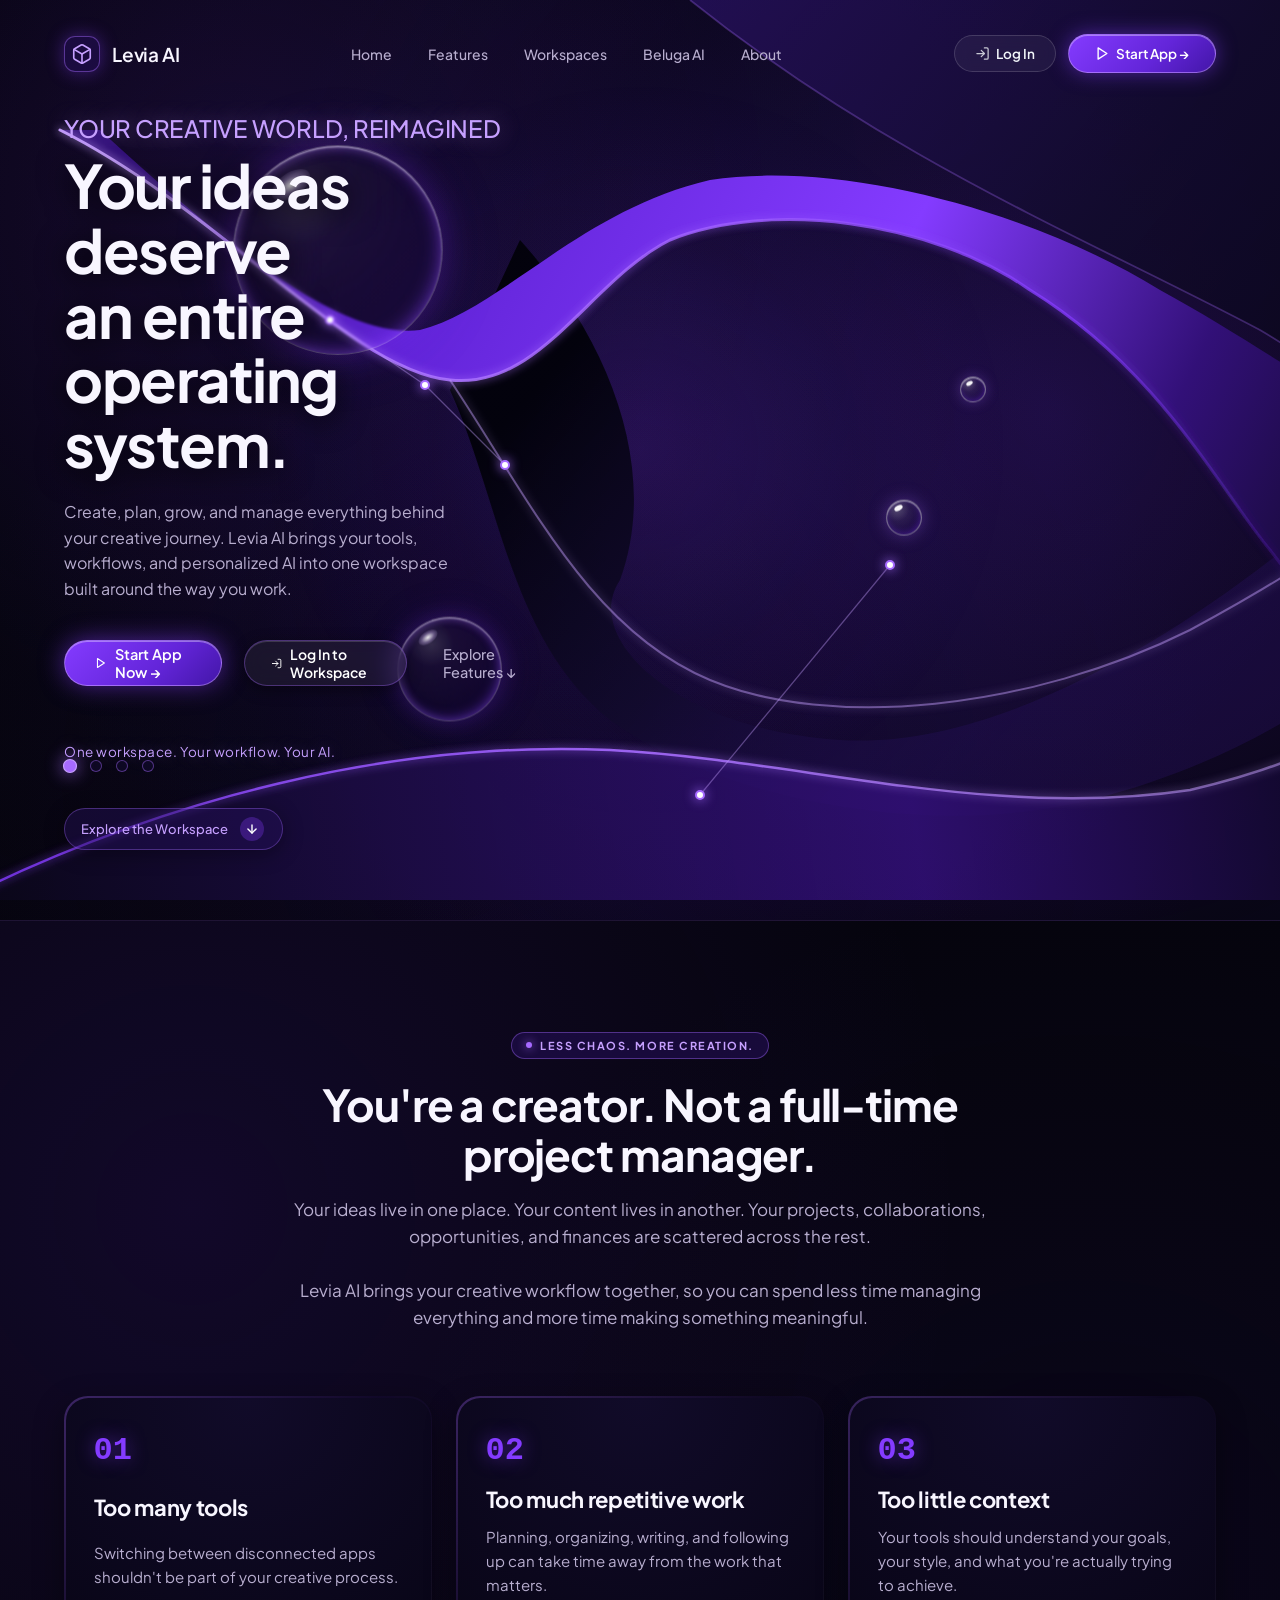
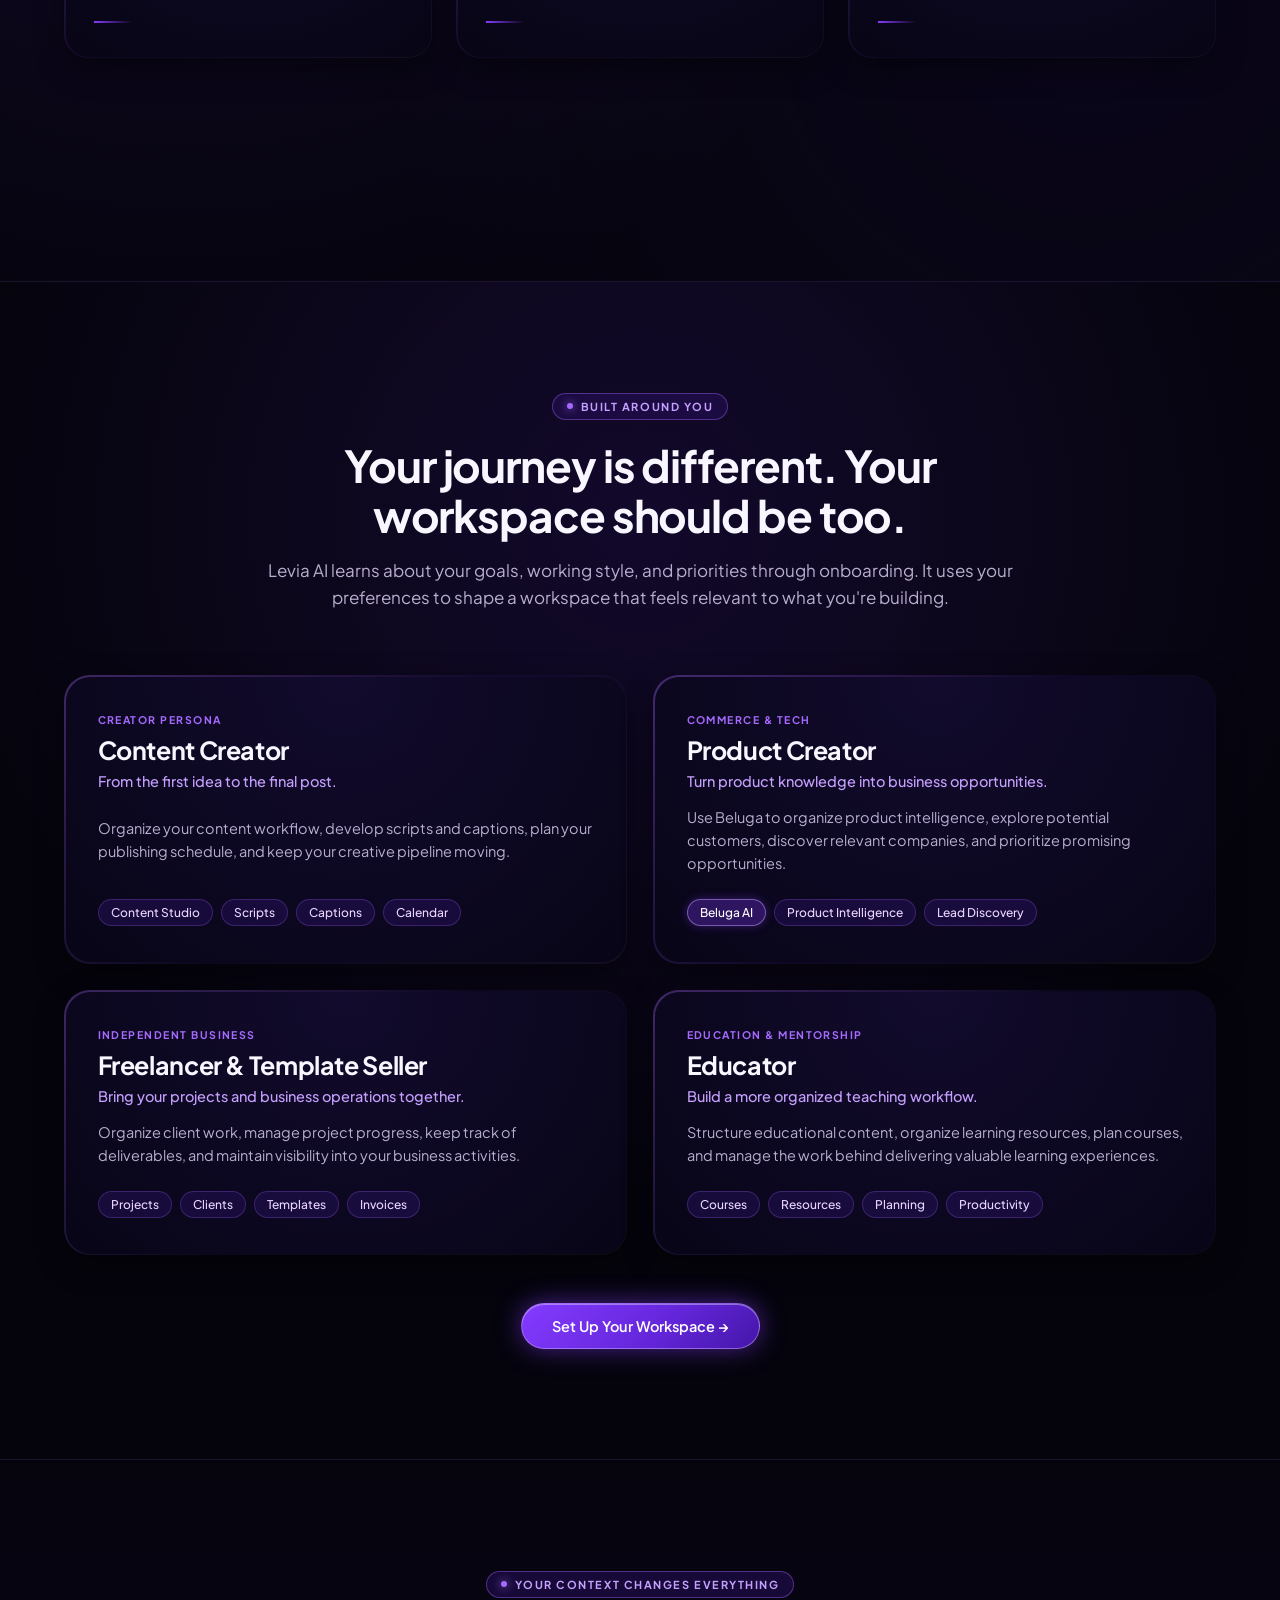
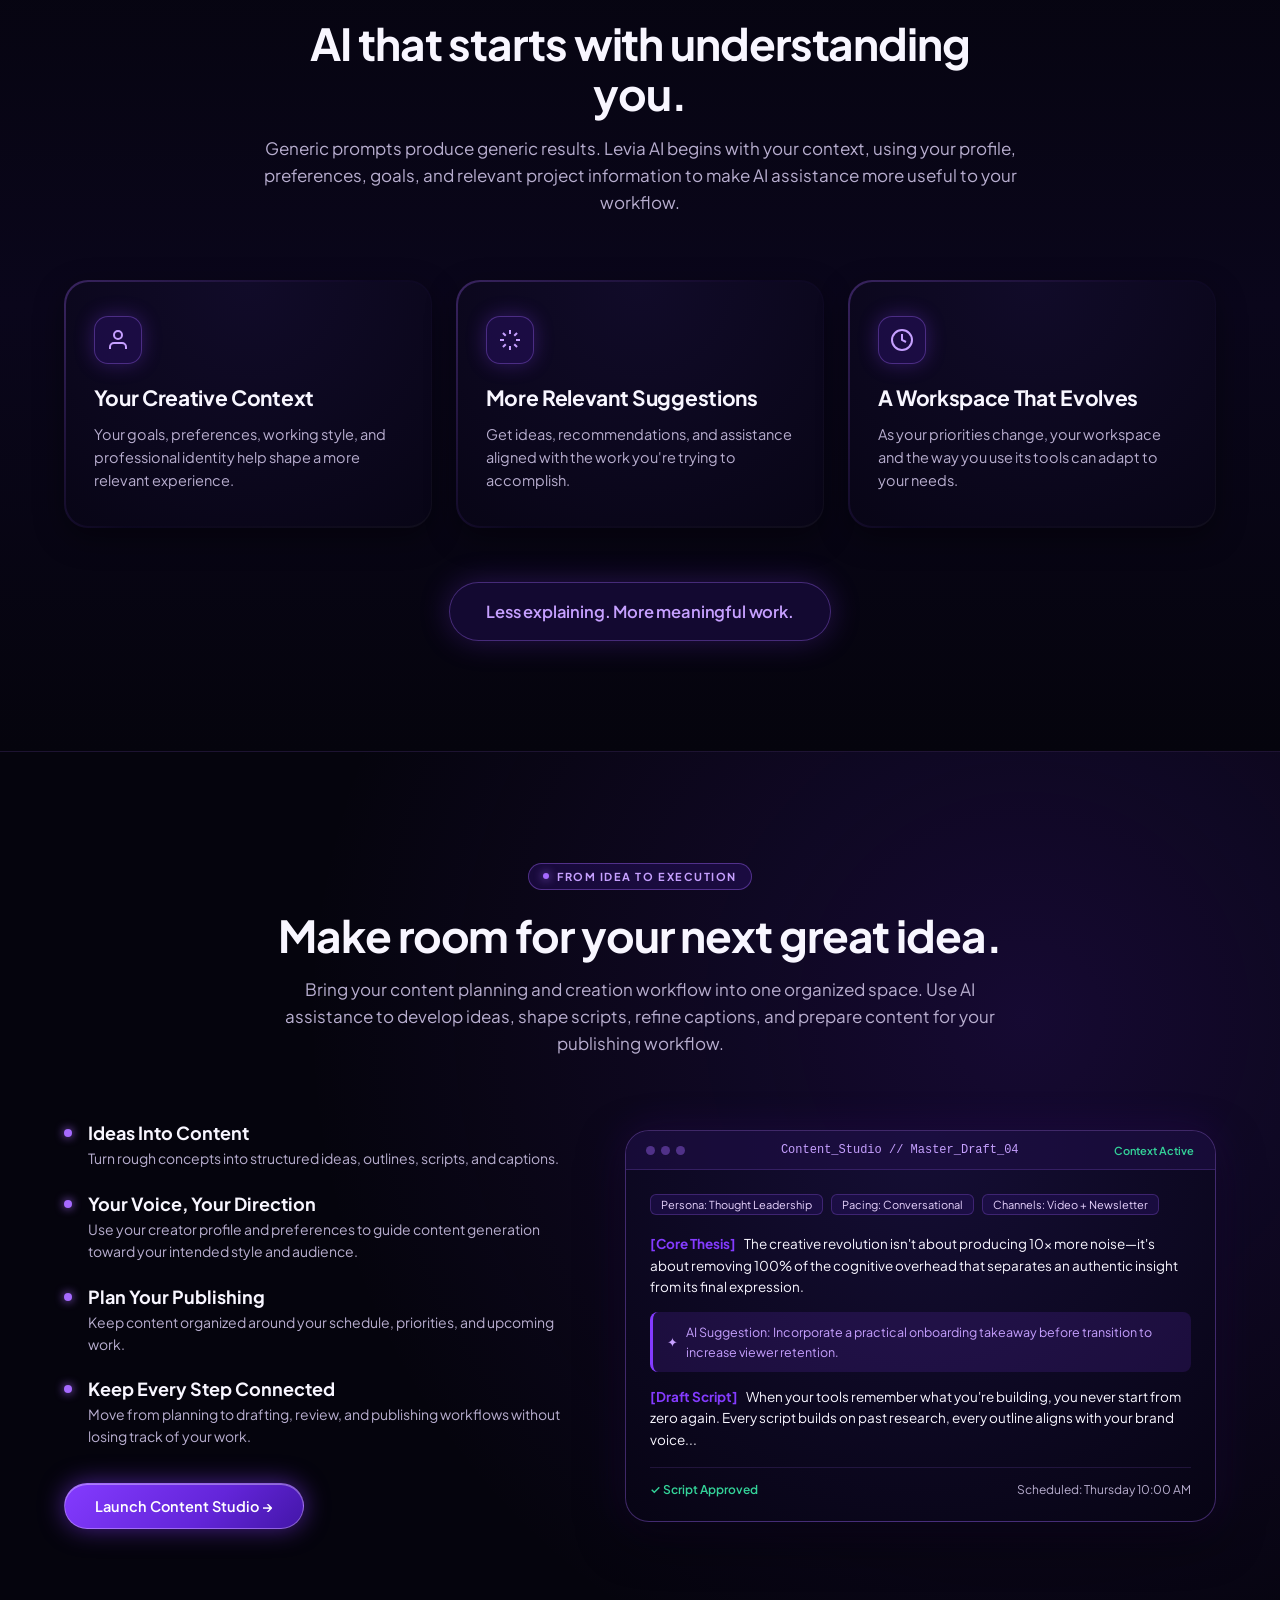
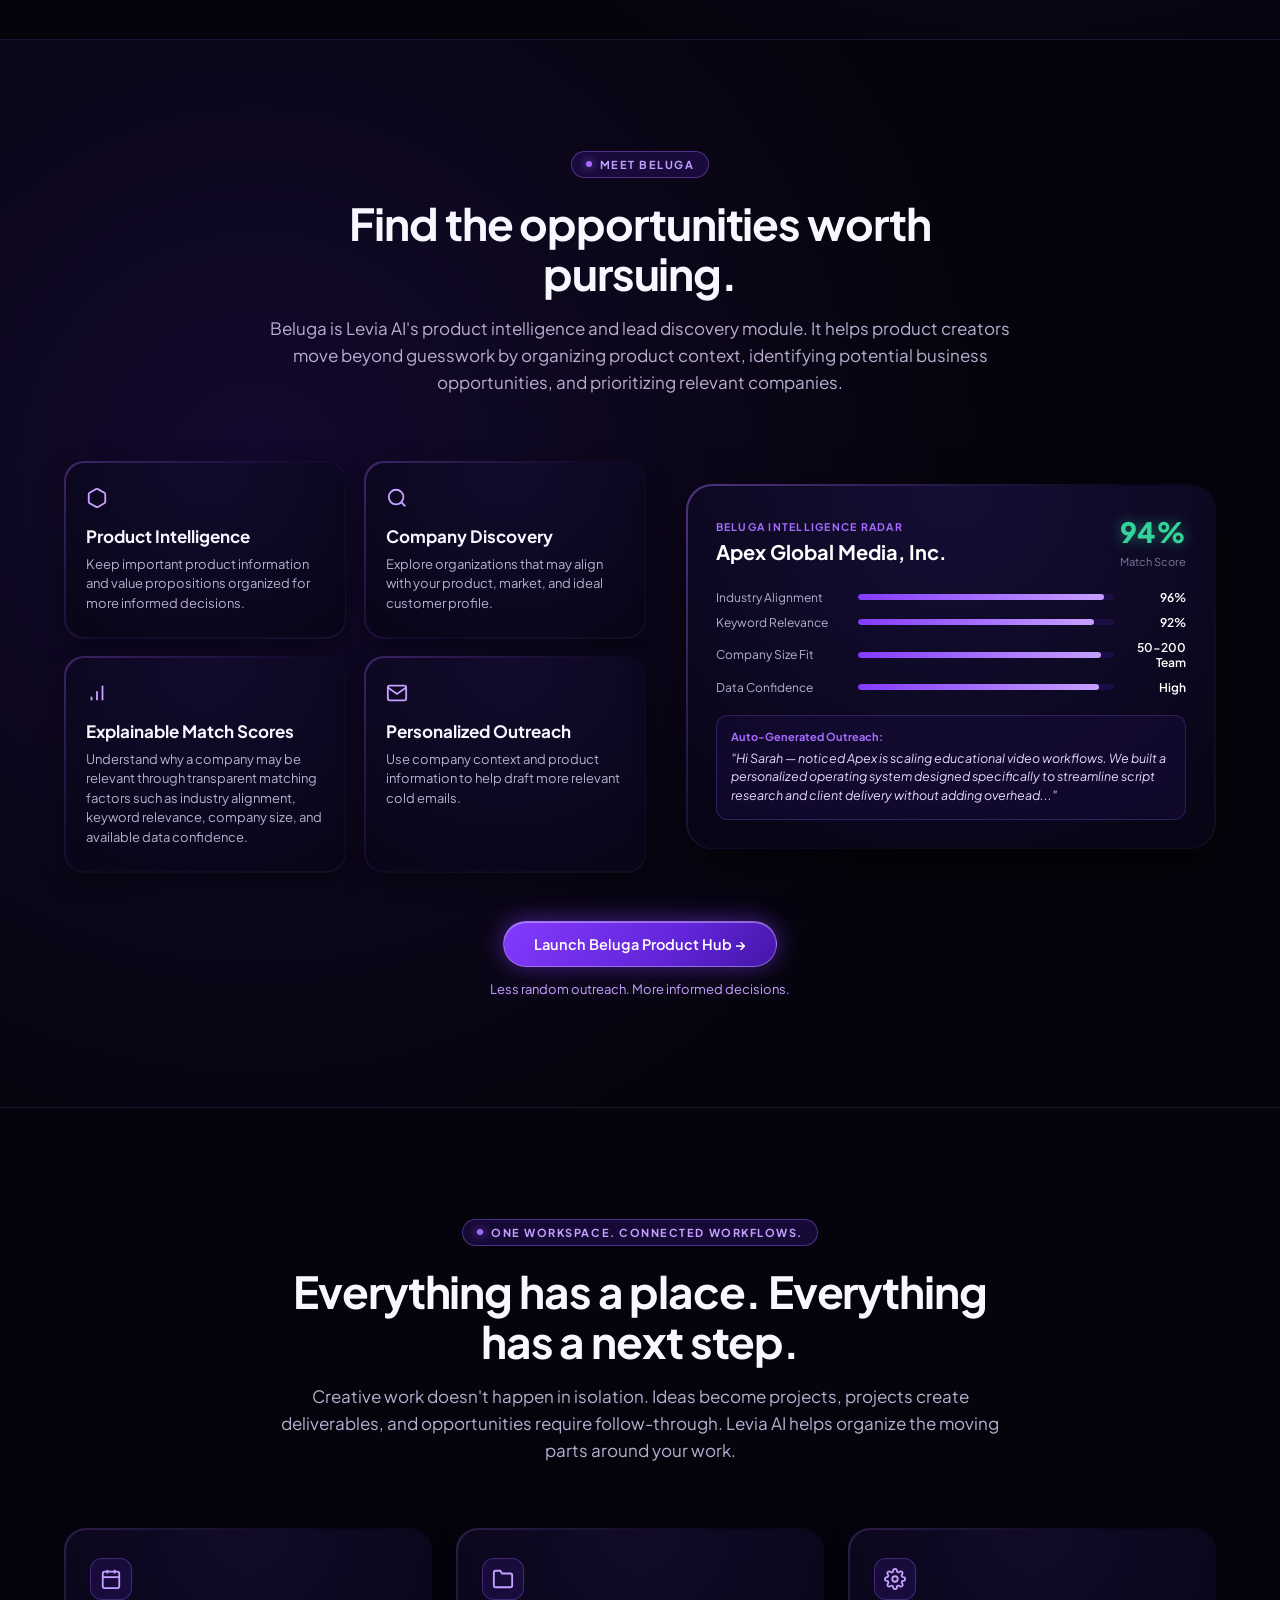
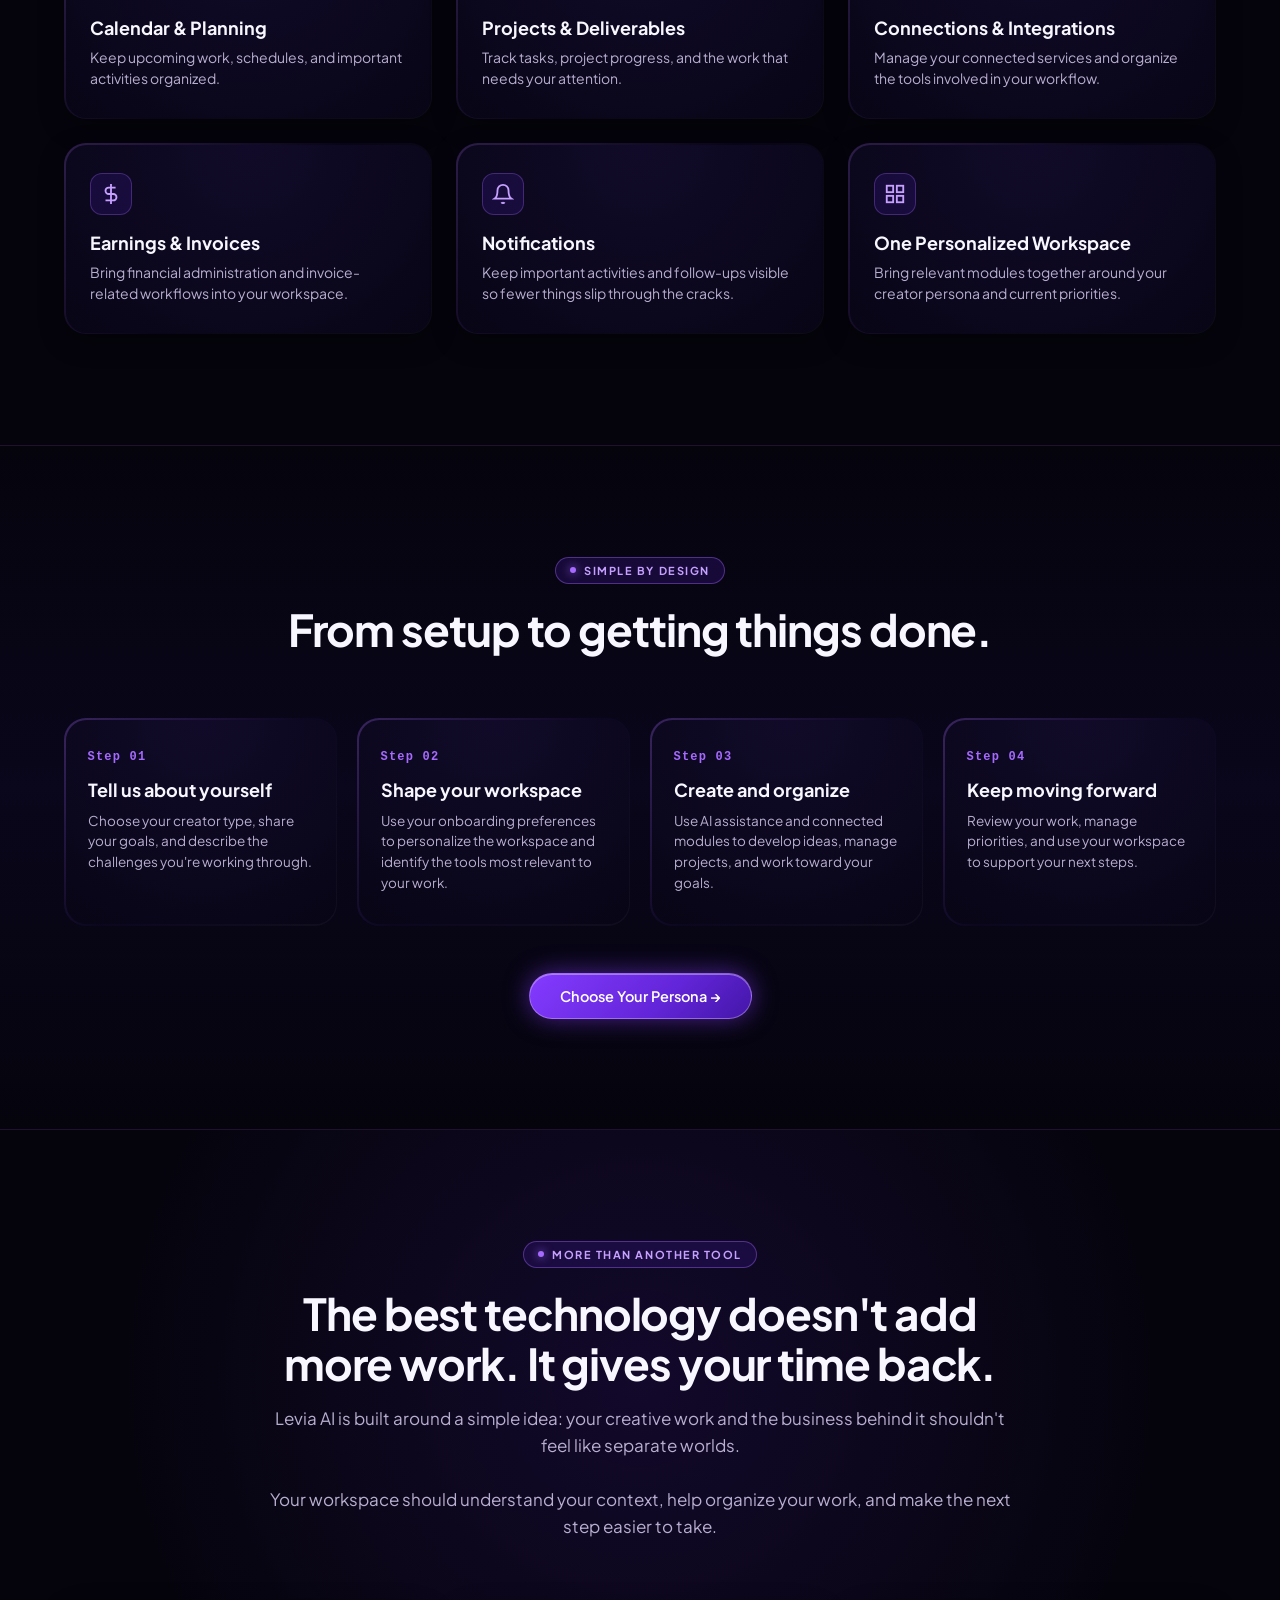
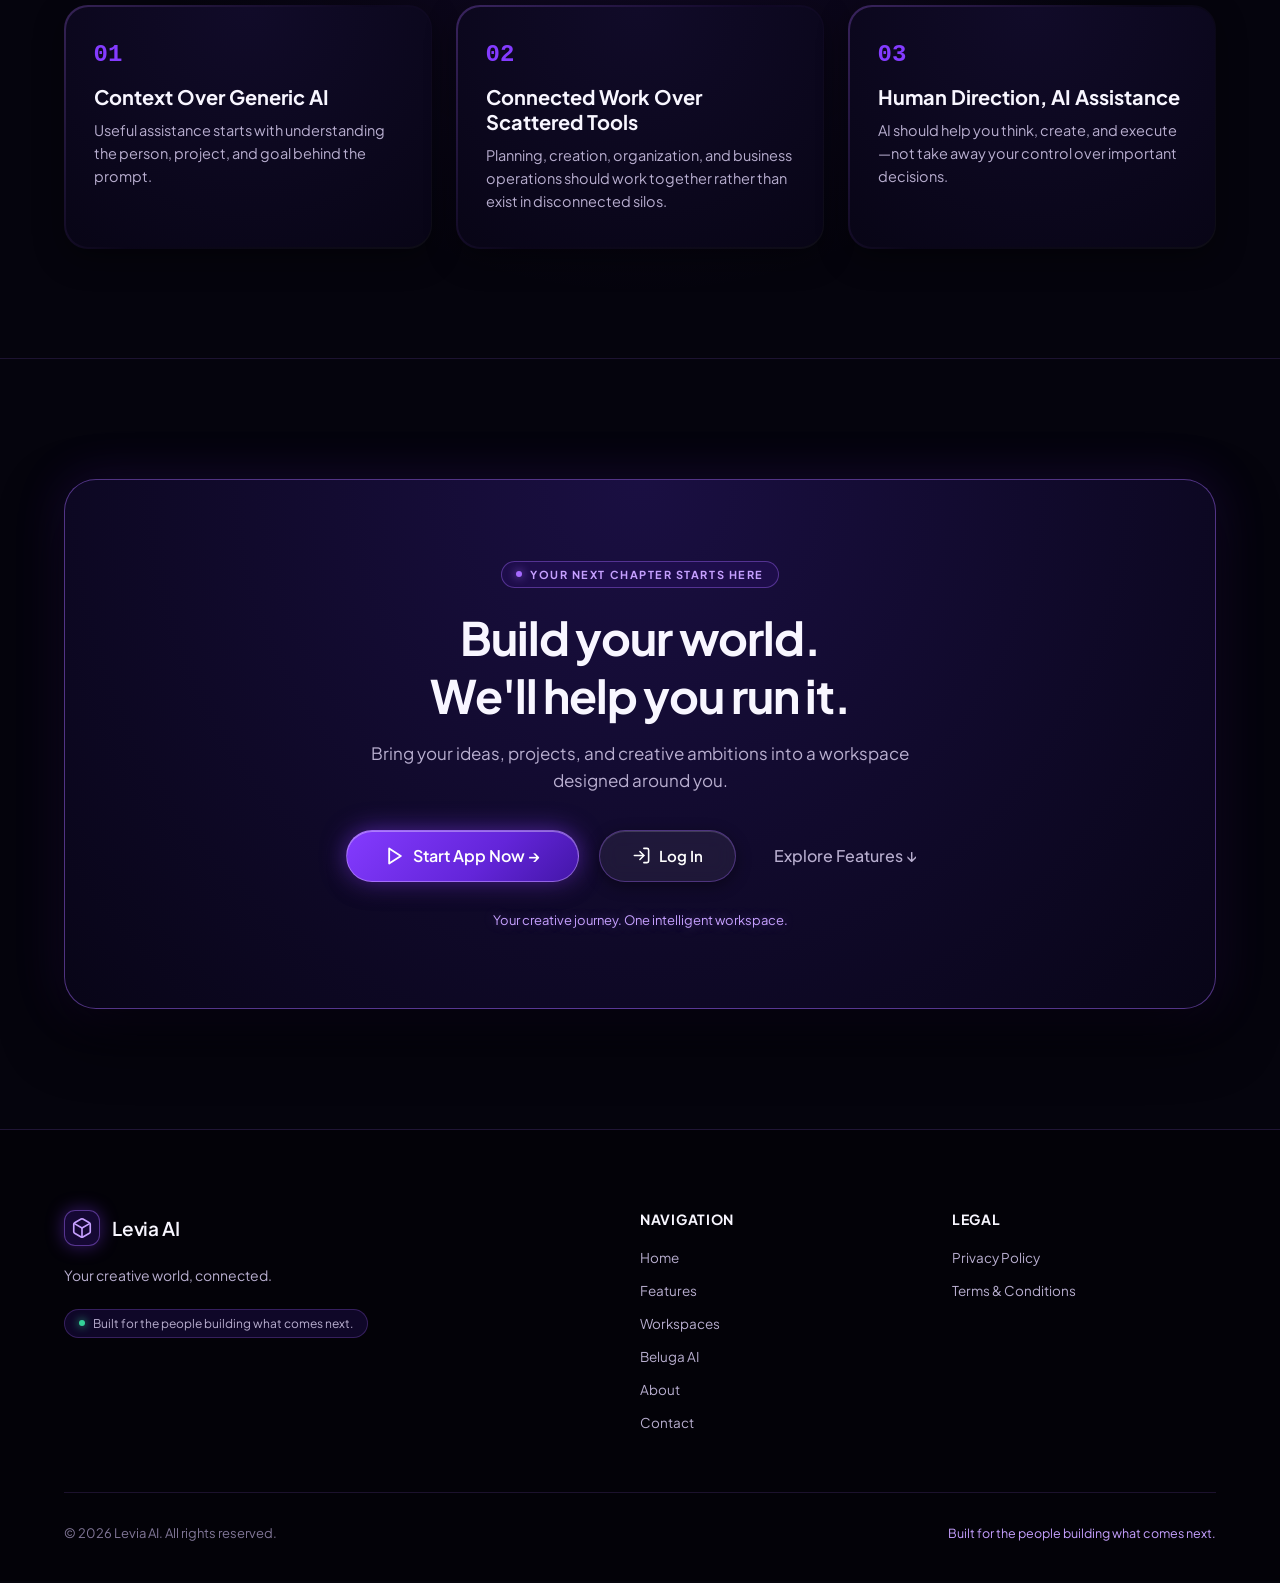
==== landpage/index.html @ affa9b38 "feat(landing): track landpage folder, add direct Start App and Log In action buttons, and link landi" ====
<!DOCTYPE html>
<html lang="en">
<head>
  <meta charset="UTF-8">
  <meta name="viewport" content="width=device-width, initial-scale=1.0">
  <title>Levia AI — Your creativity. Your business. One intelligent workspace.</title>

  <!-- Google Fonts: Plus Jakarta Sans & Inter -->
  <link rel="preconnect" href="https://fonts.googleapis.com">
  <link rel="preconnect" href="https://fonts.gstatic.com" crossorigin>
  <link href="https://fonts.googleapis.com/css2?family=Plus+Jakarta+Sans:wght@300;400;500;600;700;800&family=Inter:wght@300;400;500;600;700&display=swap" rel="stylesheet">

  <!-- External Stylesheet -->
  <link rel="stylesheet" href="styles.css">

    <!-- UNIVERSAL UIVERSE.IO WIFI LOADER & SKELETON SCREEN -->
    <style id="universalLoaderStyle">
      #wifi-loader {
        --background: #62abff;
        --front-color: #843BFF;
        --back-color: rgba(132, 59, 255, 0.2);
        --text-color: #F1F5F9;
        width: 64px;
        height: 64px;
        border-radius: 50px;
        position: relative;
        display: flex;
        justify-content: center;
        align-items: center;
      }
      #wifi-loader svg {
        position: absolute;
        display: flex;
        justify-content: center;
        align-items: center;
      }
      #wifi-loader svg circle {
        position: absolute;
        fill: none;
        stroke-width: 6px;
        stroke-linecap: round;
        stroke-linejoin: round;
        transform: rotate(-100deg);
        transform-origin: center;
      }
      #wifi-loader svg circle.back { stroke: var(--back-color); }
      #wifi-loader svg circle.front { stroke: var(--front-color); }
      #wifi-loader svg.circle-outer { height: 86px; width: 86px; }
      #wifi-loader svg.circle-outer circle { stroke-dasharray: 62.75 188.25; }
      #wifi-loader svg.circle-outer circle.back { animation: circle-outer135 1.8s ease infinite 0.3s; }
      #wifi-loader svg.circle-outer circle.front { animation: circle-outer135 1.8s ease infinite 0.15s; }
      #wifi-loader svg.circle-middle { height: 60px; width: 60px; }
      #wifi-loader svg.circle-middle circle { stroke-dasharray: 42.5 127.5; }
      #wifi-loader svg.circle-middle circle.back { animation: circle-middle6123 1.8s ease infinite 0.25s; }
      #wifi-loader svg.circle-middle circle.front { animation: circle-middle6123 1.8s ease infinite 0.1s; }
      #wifi-loader svg.circle-inner { height: 34px; width: 34px; }
      #wifi-loader svg.circle-inner circle { stroke-dasharray: 22 66; }
      #wifi-loader svg.circle-inner circle.back { animation: circle-inner162 1.8s ease infinite 0.2s; }
      #wifi-loader svg.circle-inner circle.front { animation: circle-inner162 1.8s ease infinite 0.05s; }
      #wifi-loader .text {
        position: absolute;
        bottom: -46px;
        font-size: 13px;
        font-weight: 600;
        letter-spacing: 0.02em;
        font-family: 'Plus Jakarta Sans', sans-serif;
        color: var(--text-color);
        white-space: nowrap;
      }
      #wifi-loader .text::before { content: attr(data-text); }
      @keyframes circle-outer135 { 0% { stroke-dashoffset: 251; } 50% { stroke-dashoffset: 62.75; } 100% { stroke-dashoffset: -188.25; } }
      @keyframes circle-middle6123 { 0% { stroke-dashoffset: 170; } 50% { stroke-dashoffset: 42.5; } 100% { stroke-dashoffset: -127.5; } }
      @keyframes circle-inner162 { 0% { stroke-dashoffset: 88; } 50% { stroke-dashoffset: 22; } 100% { stroke-dashoffset: -66; } }

      .top-loader {
        position: fixed;
        top: 0;
        left: 0;
        right: 0;
        height: 3px;
        z-index: 1000000;
        pointer-events: none;
        background: rgba(132, 59, 255, 0.08);
        overflow: hidden;
        transition: opacity .4s ease;
      }
      .top-loader.loaded { opacity: 0; }
      .top-loader-bar {
        width: 40%;
        height: 100%;
        background: linear-gradient(90deg, transparent, #843BFF 35%, #C6A0FF 70%, #A9E76F 100%);
        border-radius: 99px;
        animation: topLoaderSlide 1.3s cubic-bezier(0.4, 0, 0.2, 1) infinite;
        box-shadow: 0 0 12px rgba(132, 59, 255, 0.6);
      }
      @keyframes topLoaderSlide { 0% { transform: translateX(-100%); } 100% { transform: translateX(300%); } }

      .skeleton-screen-overlay {
        position: fixed;
        inset: 0;
        z-index: 99999;
        background: #05040D;
        backdrop-filter: blur(14px);
        -webkit-backdrop-filter: blur(14px);
        display: flex;
        flex-direction: column;
        align-items: center;
        justify-content: center;
        transition: opacity 0.4s ease, visibility 0.4s ease;
        padding: 30px;
      }
      .skeleton-screen-overlay.loaded { opacity: 0; visibility: hidden; pointer-events: none; }
      .skeleton-center-wrap { margin-bottom: 44px; display: flex; flex-direction: column; align-items: center; justify-content: center; }
      .skeleton-grid-preview { width: 100%; max-width: 1100px; display: flex; flex-direction: column; gap: 18px; opacity: 0.4; }
      .skel-row, .skel-card, .skel-panel {
        border-radius: 16px;
        background: linear-gradient(100deg, rgba(132,59,255,.05) 30%, rgba(198,160,255,.14) 50%, rgba(132,59,255,.05) 70%);
        background-size: 200% 100%;
        animation: shimmer 1.4s infinite ease-in-out;
        border: 1px solid rgba(255,255,255,.08);
      }
      @keyframes shimmer { 0% { background-position: 200% 0; } 100% { background-position: -200% 0; } }
      .skel-cards-row { display: grid; grid-template-columns: repeat(4, 1fr); gap: 16px; }
      .skel-panels-row { display: flex; gap: 18px; }
      @media (max-width: 860px) {
        .skel-cards-row { grid-template-columns: repeat(2, 1fr); }
        .skel-panels-row { flex-direction: column; }
      }
    </style>
  
</head>
<body>

  <!-- UNIVERSAL UIVERSE.IO WIFI LOADER & SKELETON SCREEN -->
  <div class="top-loader" id="topLoader"><div class="top-loader-bar"></div></div>
  <div class="skeleton-screen-overlay" id="skeletonScreen">
    <div class="skeleton-center-wrap">
      <div id="wifi-loader">
        <svg class="circle-outer" viewBox="0 0 86 86">
          <circle class="back" cx="43" cy="43" r="40"></circle>
          <circle class="front" cx="43" cy="43" r="40"></circle>
          <circle class="new" cx="43" cy="43" r="40"></circle>
        </svg>
        <svg class="circle-middle" viewBox="0 0 60 60">
          <circle class="back" cx="30" cy="30" r="27"></circle>
          <circle class="front" cx="30" cy="30" r="27"></circle>
        </svg>
        <svg class="circle-inner" viewBox="0 0 34 34">
          <circle class="back" cx="17" cy="17" r="14"></circle>
          <circle class="front" cx="17" cy="17" r="14"></circle>
        </svg>
        <div class="text" data-text="Loading Levia AI..."></div>
      </div>
    </div>
    <div class="skeleton-grid-preview">
      <div class="skel-row" style="height: 100px; border-radius: 18px;"></div>
      <div class="skel-cards-row">
        <div class="skel-card" style="height: 120px;"></div>
        <div class="skel-card" style="height: 120px;"></div>
        <div class="skel-card" style="height: 120px;"></div>
        <div class="skel-card" style="height: 120px;"></div>
      </div>
      <div class="skel-panels-row">
        <div class="skel-panel" style="height: 250px; flex: 1.5;"></div>
        <div class="skel-panel" style="height: 250px; flex: 1;"></div>
      </div>
    </div>
  </div>

  <script id="universalLoaderScript">
    (function() {
      function dismissUniversalLoader() {
        var skel = document.getElementById('skeletonScreen');
        var topL = document.getElementById('topLoader');
        if (skel) skel.classList.add('loaded');
        if (topL) topL.classList.add('loaded');
        setTimeout(function() {
          if (skel) skel.style.display = 'none';
          if (topL) topL.style.display = 'none';
        }, 400);
      }
      if (document.readyState === 'complete') {
        setTimeout(dismissUniversalLoader, 650);
      } else {
        window.addEventListener('load', function() {
          setTimeout(dismissUniversalLoader, 650);
        });
        setTimeout(dismissUniversalLoader, 2000);
      }
    })();
  </script>
  

  <!-- =====================================================================
       FULL-PAGE SEAMLESS LANDING PAGE (No bounding box, full-bleed edge-to-edge)
       ===================================================================== -->
  <div class="full-page-hero">

    <!-- Interactive Mouse Spotlight Aura -->
    <div id="cursor-spotlight" class="cursor-spotlight-glow" aria-hidden="true"></div>

    <!-- ===================================================================
         FULL-SCREEN BACKGROUND ARTWORK: 3D ABSTRACT FLUID WAVE & TRANSLUCENT CIRCLES
         (Image 1 Continuous Wave Geometry + Image 2 Purple Lighting & Translucency)
         =================================================================== -->
    <div class="full-page-artwork-layer" aria-hidden="true">
      
      <!-- Scalable SVG Fluid Wave Artwork spanning the full screen -->
      <svg class="fluid-wave-svg" viewBox="0 0 1600 900" preserveAspectRatio="xMidYMid slice" fill="none" xmlns="http://www.w3.org/2000/svg">
        <defs>
          <!-- Glow Filters for Neon Edge Lighting -->
          <filter id="waveGlow" x="-20%" y="-20%" width="140%" height="140%">
            <feGaussianBlur in="SourceGraphic" stdDeviation="8" result="blur" />
            <feMerge>
              <feMergeNode in="blur" />
              <feMergeNode in="SourceGraphic" />
            </feMerge>
          </filter>

          <filter id="subtleGlow" x="-10%" y="-10%" width="120%" height="120%">
            <feGaussianBlur in="SourceGraphic" stdDeviation="4" result="blur" />
            <feMerge>
              <feMergeNode in="blur" />
              <feMergeNode in="SourceGraphic" />
            </feMerge>
          </filter>

          <!-- Gradient 1: Deep Background Wave Surface -->
          <linearGradient id="bgWaveGrad" x1="800" y1="50" x2="1600" y2="700" gradientUnits="userSpaceOnUse">
            <stop offset="0%" stop-color="#25105A" stop-opacity="0.85" />
            <stop offset="45%" stop-color="#120B2D" stop-opacity="0.9" />
            <stop offset="100%" stop-color="#05040D" stop-opacity="0.95" />
          </linearGradient>

          <!-- Gradient 2: Main Flowing Wave Crest & Body -->
          <linearGradient id="mainWaveGrad" x1="280" y1="160" x2="1500" y2="750" gradientUnits="userSpaceOnUse">
            <stop offset="0%" stop-color="#321078" />
            <stop offset="25%" stop-color="#6325D9" />
            <stop offset="55%" stop-color="#843BFF" />
            <stop offset="78%" stop-color="#321078" />
            <stop offset="100%" stop-color="#0B071B" />
          </linearGradient>

          <!-- Gradient 3: Luminous Ridge Stroke -->
          <linearGradient id="ridgeStrokeGrad" x1="300" y1="130" x2="1550" y2="600" gradientUnits="userSpaceOnUse">
            <stop offset="0%" stop-color="#C6A0FF" stop-opacity="0.95" />
            <stop offset="35%" stop-color="#A66AFF" stop-opacity="0.85" />
            <stop offset="70%" stop-color="#843BFF" stop-opacity="0.75" />
            <stop offset="100%" stop-color="#321078" stop-opacity="0.2" />
          </linearGradient>

          <!-- Gradient 4: Underside Deep Shadow Fold -->
          <linearGradient id="foldShadowGrad" x1="720" y1="360" x2="1150" y2="750" gradientUnits="userSpaceOnUse">
            <stop offset="0%" stop-color="#02020A" stop-opacity="0.95" />
            <stop offset="50%" stop-color="#120B2D" stop-opacity="0.85" />
            <stop offset="100%" stop-color="#25105A" stop-opacity="0.4" />
          </linearGradient>

          <!-- Gradient 5: Foreground Lower Wave Sweep -->
          <linearGradient id="lowerWaveGrad" x1="150" y1="850" x2="1550" y2="650" gradientUnits="userSpaceOnUse">
            <stop offset="0%" stop-color="#0B071B" stop-opacity="0.95" />
            <stop offset="30%" stop-color="#1E0D48" stop-opacity="0.9" />
            <stop offset="65%" stop-color="#321078" stop-opacity="0.85" />
            <stop offset="100%" stop-color="#0B071B" stop-opacity="0.95" />
          </linearGradient>

          <!-- Gradient 6: Lower Wave Luminous Edge -->
          <linearGradient id="lowerWaveEdgeGrad" x1="180" y1="880" x2="1400" y2="680" gradientUnits="userSpaceOnUse">
            <stop offset="0%" stop-color="#843BFF" stop-opacity="0.8" />
            <stop offset="50%" stop-color="#A66AFF" stop-opacity="0.9" />
            <stop offset="100%" stop-color="#C6A0FF" stop-opacity="0.5" />
          </linearGradient>
        </defs>

        <!-- LAYER A: Background Wave Surface (Top-Right) -->
        <path d="M850 0 C1050 160 1250 240 1420 330 C1540 400 1600 500 1600 600 L1600 0 Z" 
              fill="url(#bgWaveGrad)" />
        <path d="M850 0 C1050 160 1250 240 1420 330 C1540 400 1600 500 1600 600" 
              stroke="rgba(166, 106, 255, 0.3)" stroke-width="1.8" />

        <!-- LAYER B: Underside Shadow of the Main Ribbon Fold -->
        <path d="M680 240 C770 340 820 470 780 580 C740 640 840 730 1000 740 C1160 750 1350 630 1480 520 C1570 450 1600 400 1600 370 L1600 600 C1520 680 1410 760 1250 800 C1090 840 880 800 770 720 C670 640 660 500 610 390 Z" 
              fill="url(#foldShadowGrad)" />

        <!-- LAYER C: Main 3D Fluid Ribbon (Continuous Organic Wave from Image 1) -->
        <path d="M220 130 C380 210 510 370 610 380 C700 390 750 280 830 240 C930 200 1090 220 1190 290 C1320 370 1380 490 1430 550 C1490 630 1550 670 1600 680 L1600 450 C1520 420 1430 350 1320 290 C1190 210 1000 160 870 180 C740 210 660 310 580 330 C500 340 380 240 260 130 Z" 
              fill="url(#mainWaveGrad)" />

        <!-- Lit Ridge Contour with Glowing Neon Edge (Image 2 Aesthetic) -->
        <path d="M220 130 C380 210 510 370 610 380 C700 390 750 280 830 240 C930 200 1090 220 1190 290 C1320 370 1380 490 1430 550 C1490 630 1550 670 1600 680" 
              stroke="url(#ridgeStrokeGrad)" stroke-width="3" filter="url(#subtleGlow)" stroke-linecap="round" />

        <!-- Secondary Flow Wave Ridge -->
        <path d="M610 380 C690 500 750 630 870 680 C990 730 1190 710 1350 630 C1480 560 1560 500 1600 460" 
              stroke="rgba(198, 160, 255, 0.45)" stroke-width="2" filter="url(#subtleGlow)" />

        <!-- LAYER D: Foreground Lower Wave Sweep -->
        <path d="M120 900 C320 800 550 740 770 750 C960 760 1150 820 1350 790 C1480 760 1560 710 1600 670 L1600 900 Z" 
              fill="url(#lowerWaveGrad)" />

        <path d="M120 900 C320 800 550 740 770 750 C960 760 1150 820 1350 790 C1480 760 1560 710 1600 670" 
              stroke="url(#lowerWaveEdgeGrad)" stroke-width="2.5" filter="url(#subtleGlow)" />

        <!-- LAYER E: Decorative Network Nodes & Constellation Lines (From Image 1) -->
        <line x1="490" y1="320" x2="585" y2="385" class="network-line" />
        <line x1="585" y1="385" x2="665" y2="465" class="network-line" />
        
        <circle cx="490" cy="320" r="4" class="network-node" />
        <circle cx="585" cy="385" r="4" class="network-node" />
        <circle cx="665" cy="465" r="4" class="network-node" />

        <!-- Lower-Right Line Group near Pearl Spheres -->
        <line x1="860" y1="795" x2="1050" y2="565" class="network-line" />
        <circle cx="860" cy="795" r="4" class="network-node" />
        <circle cx="1050" cy="565" r="4" class="network-node" />
      </svg>

      <!-- =================================================================
           TRANSLUCENT CIRCLES (Ethereal glassmorphism, glowing, see-through)
           ================================================================= -->
      <!-- 1. Large Translucent Glass Circle (Upper-Left above heading) -->
      <div class="circle-translucent-large" id="circle-large"></div>

      <!-- 2. Medium Translucent Glass Circle (Lower-Left near lower wave) -->
      <div class="circle-translucent-lower" id="circle-lower"></div>

      <!-- 3. Small Translucent Pearl Circles resting on Upper-Right Wave -->
      <div class="circle-pearl-1" id="circle-pearl-1"></div>
      <div class="circle-pearl-2" id="circle-pearl-2"></div>

    </div>

    <!-- ===================================================================
         NAVIGATION HEADER (01. Navigation from specification)
         =================================================================== -->
    <header class="page-navbar">
      <div class="navbar-container">
        <!-- Left: Brand Logo & Title -->
        <a href="#hero" class="nav-brand-group">
          <div class="brand-icon-box" aria-hidden="true">
            <svg width="22" height="22" viewBox="0 0 24 24" fill="none" stroke="currentColor" stroke-width="1.8" stroke-linecap="round" stroke-linejoin="round">
              <path d="M21 16V8a2 2 0 0 0-1-1.73l-7-4a2 2 0 0 0-2 0l-7 4A2 2 0 0 0 3 8v8a2 2 0 0 0 1 1.73l7 4a2 2 0 0 0 2 0l7-4A2 2 0 0 0 21 16z"></path>
              <polyline points="3.27 6.96 12 12.01 20.73 6.96"></polyline>
              <line x1="12" y1="22.08" x2="12" y2="12"></line>
            </svg>
          </div>
          <span class="brand-title">Levia AI</span>
        </a>

        <!-- Center: Horizontal Navigation Links -->
        <nav aria-label="Main Navigation">
          <ul class="nav-links-center">
            <li><a href="#hero" class="nav-item-link">Home</a></li>
            <li><a href="#content-studio" class="nav-item-link">Features</a></li>
            <li><a href="#workspaces" class="nav-item-link">Workspaces</a></li>
            <li><a href="#beluga" class="nav-item-link">Beluga AI</a></li>
            <li><a href="#philosophy" class="nav-item-link">About</a></li>
          </ul>
        </nav>

        <!-- Right: Primary Navigation CTA Button -->
        <div class="nav-actions-right">
          <a href="../signin.html" data-route="signin.html" class="nav-login-btn" title="Sign In to your CreatorOS account">
            <svg width="15" height="15" viewBox="0 0 24 24" fill="none" stroke="currentColor" stroke-width="2" stroke-linecap="round" stroke-linejoin="round" style="margin-right:6px;opacity:0.8"><path d="M15 3h4a2 2 0 0 1 2 2v14a2 2 0 0 1-2 2h-4"></path><polyline points="10 17 15 12 10 7"></polyline><line x1="15" y1="12" x2="3" y2="12"></line></svg>
            <span>Log In</span>
          </a>
          <a href="../index.html" data-route="index.html" class="nav-cta-btn nav-start-app-btn" title="Launch CreatorOS Workspace">
            <svg width="15" height="15" viewBox="0 0 24 24" fill="none" stroke="currentColor" stroke-width="2.2" stroke-linecap="round" stroke-linejoin="round" style="margin-right:6px"><polygon points="5 3 19 12 5 21 5 3"></polygon></svg>
            <span>Start App &rarr;</span>
          </a>
        </div>
      </div>
    </header>

    <!-- ===================================================================
         HERO SECTION (02. Hero Section from specification)
         =================================================================== -->
    <div class="hero-content-section" id="hero">
      <div class="hero-text-block">
        
        <!-- Eyebrow: YOUR CREATIVE WORLD, REIMAGINED -->
        <div class="hero-intro-label">
          YOUR CREATIVE WORLD, REIMAGINED
        </div>

        <!-- Headline: Your ideas deserve an entire operating system. -->
        <h1 class="hero-main-heading">
          <span>Your ideas deserve</span>
          <span>an entire operating system.</span>
        </h1>

        <!-- Supporting Description -->
        <p class="hero-description">
          Create, plan, grow, and manage everything behind your creative journey. Levia AI brings your tools, workflows, and personalized AI into one workspace built around the way you work.
        </p>

        <!-- CTA Buttons Row -->
        <div class="hero-cta-group">
          <a href="../index.html" data-route="index.html" class="btn-primary-pill btn-start-app" title="Launch CreatorOS Application">
            <svg width="18" height="18" viewBox="0 0 24 24" fill="none" stroke="currentColor" stroke-width="2.2" stroke-linecap="round" stroke-linejoin="round">
              <polygon points="5 3 19 12 5 21 5 3"></polygon>
            </svg>
            <span>Start App Now &rarr;</span>
          </a>
          
          <a href="../signin.html" data-route="signin.html" class="btn-secondary-pill btn-login" title="Sign In to CreatorOS">
            <svg width="17" height="17" viewBox="0 0 24 24" fill="none" stroke="currentColor" stroke-width="2" stroke-linecap="round" stroke-linejoin="round">
              <path d="M15 3h4a2 2 0 0 1 2 2v14a2 2 0 0 1-2 2h-4"></path>
              <polyline points="10 17 15 12 10 7"></polyline>
              <line x1="15" y1="12" x2="3" y2="12"></line>
            </svg>
            <span>Log In to Workspace</span>
          </a>

          <a href="#workspaces" class="btn-secondary-link">
            <span>Explore Features &darr;</span>
          </a>
        </div>

        <!-- Supporting microcopy: One workspace. Your workflow. Your AI. -->
        <div class="hero-microcopy">
          <span>One workspace. Your workflow. Your AI.</span>
        </div>

        <!-- Four Carousel Indicators (Bottom-left from Image 1) -->
        <div class="carousel-dots-row" role="tablist" aria-label="Slide Selection">
          <button class="carousel-dot active" role="tab" aria-selected="true" aria-label="Content Creator" data-index="0"></button>
          <button class="carousel-dot" role="tab" aria-selected="false" aria-label="Product Creator" data-index="1"></button>
          <button class="carousel-dot" role="tab" aria-selected="false" aria-label="Freelancer & Template Seller" data-index="2"></button>
          <button class="carousel-dot" role="tab" aria-selected="false" aria-label="Educator" data-index="3"></button>
        </div>

      </div>

      <!-- Floating Slide-Down Scroll Indicator -->
      <a href="#problem" class="hero-scroll-indicator" aria-label="Scroll to explore the problem and workspace">
        <span class="scroll-indicator-text">Explore the Workspace</span>
        <div class="scroll-indicator-icon">
          <svg width="14" height="14" viewBox="0 0 24 24" fill="none" stroke="currentColor" stroke-width="2.4" stroke-linecap="round" stroke-linejoin="round">
            <line x1="12" y1="5" x2="12" y2="19"></line>
            <polyline points="19 12 12 19 5 12"></polyline>
          </svg>
        </div>
      </a>
    </div>

  </div>

  <!-- =========================================================================
       03. THE PROBLEM: LESS CHAOS. MORE CREATION.
       ========================================================================= -->
  <section id="problem" class="product-section problem-section">
    <div class="section-container">
      
      <div class="section-header-block reveal-on-scroll">
        <div class="section-eyebrow-badge">
          <span class="badge-pulse"></span>
          <span>LESS CHAOS. MORE CREATION.</span>
        </div>
        <h2 class="section-title">
          <span>You're a creator.</span>
          <span>Not a full-time project manager.</span>
        </h2>
        <p class="section-subtitle">
          Your ideas live in one place. Your content lives in another. Your projects, collaborations, opportunities, and finances are scattered across the rest.<br><br>
          Levia AI brings your creative workflow together, so you can spend less time managing everything and more time making something meaningful.
        </p>
      </div>

      <!-- Three Problem Statements Grid -->
      <div class="problem-cards-grid">
        
        <!-- Problem 01 -->
        <div class="problem-card reveal-on-scroll">
          <div class="problem-card-inner">
            <div class="problem-number">01</div>
            <h3 class="problem-title">Too many tools</h3>
            <p class="problem-desc">
              Switching between disconnected apps shouldn't be part of your creative process.
            </p>
            <div class="problem-accent-line"></div>
          </div>
        </div>

        <!-- Problem 02 -->
        <div class="problem-card reveal-on-scroll">
          <div class="problem-card-inner">
            <div class="problem-number">02</div>
            <h3 class="problem-title">Too much repetitive work</h3>
            <p class="problem-desc">
              Planning, organizing, writing, and following up can take time away from the work that matters.
            </p>
            <div class="problem-accent-line"></div>
          </div>
        </div>

        <!-- Problem 03 -->
        <div class="problem-card reveal-on-scroll">
          <div class="problem-card-inner">
            <div class="problem-number">03</div>
            <h3 class="problem-title">Too little context</h3>
            <p class="problem-desc">
              Your tools should understand your goals, your style, and what you're actually trying to achieve.
            </p>
            <div class="problem-accent-line"></div>
          </div>
        </div>

      </div>

      <!-- Closing Callout Statement -->
      <div class="closing-callout-banner reveal-on-scroll">
        <p class="closing-callout-text">It's time your workspace worked as one system.</p>
      </div>

    </div>
  </section>

  <!-- =========================================================================
       04. PERSONALIZED AI WORKSPACE: BUILT AROUND YOU
       ========================================================================= -->
  <section id="workspaces" class="product-section workspaces-section">
    <div class="section-container">
      
      <div class="section-header-block reveal-on-scroll">
        <div class="section-eyebrow-badge">
          <span class="badge-pulse"></span>
          <span>BUILT AROUND YOU</span>
        </div>
        <h2 class="section-title">
          <span>Your journey is different.</span>
          <span>Your workspace should be too.</span>
        </h2>
        <p class="section-subtitle">
          Levia AI learns about your goals, working style, and priorities through onboarding. It uses your preferences to shape a workspace that feels relevant to what you're building.
        </p>
      </div>

      <!-- Four Workspace Cards (Double-Bezel Architecture) -->
      <div class="workspaces-grid">
        
        <!-- Card 1: Content Creator -->
        <div class="workspace-card reveal-on-scroll">
          <div class="workspace-card-inner">
            <div class="workspace-card-header">
              <span class="workspace-type-badge">CREATOR PERSONA</span>
              <h3 class="workspace-card-title">Content Creator</h3>
              <p class="workspace-card-tagline">From the first idea to the final post.</p>
            </div>
            <p class="workspace-card-desc">
              Organize your content workflow, develop scripts and captions, plan your publishing schedule, and keep your creative pipeline moving.
            </p>
            <div class="workspace-tags-row">
              <span class="tag-pill">Content Studio</span>
              <span class="tag-pill">Scripts</span>
              <span class="tag-pill">Captions</span>
              <span class="tag-pill">Calendar</span>
            </div>
          </div>
        </div>

        <!-- Card 2: Product Creator -->
        <div class="workspace-card reveal-on-scroll">
          <div class="workspace-card-inner">
            <div class="workspace-card-header">
              <span class="workspace-type-badge">COMMERCE & TECH</span>
              <h3 class="workspace-card-title">Product Creator</h3>
              <p class="workspace-card-tagline">Turn product knowledge into business opportunities.</p>
            </div>
            <p class="workspace-card-desc">
              Use Beluga to organize product intelligence, explore potential customers, discover relevant companies, and prioritize promising opportunities.
            </p>
            <div class="workspace-tags-row">
              <span class="tag-pill highlight">Beluga AI</span>
              <span class="tag-pill">Product Intelligence</span>
              <span class="tag-pill">Lead Discovery</span>
            </div>
          </div>
        </div>

        <!-- Card 3: Freelancer & Template Seller -->
        <div class="workspace-card reveal-on-scroll">
          <div class="workspace-card-inner">
            <div class="workspace-card-header">
              <span class="workspace-type-badge">INDEPENDENT BUSINESS</span>
              <h3 class="workspace-card-title">Freelancer & Template Seller</h3>
              <p class="workspace-card-tagline">Bring your projects and business operations together.</p>
            </div>
            <p class="workspace-card-desc">
              Organize client work, manage project progress, keep track of deliverables, and maintain visibility into your business activities.
            </p>
            <div class="workspace-tags-row">
              <span class="tag-pill">Projects</span>
              <span class="tag-pill">Clients</span>
              <span class="tag-pill">Templates</span>
              <span class="tag-pill">Invoices</span>
            </div>
          </div>
        </div>

        <!-- Card 4: Educator -->
        <div class="workspace-card reveal-on-scroll">
          <div class="workspace-card-inner">
            <div class="workspace-card-header">
              <span class="workspace-type-badge">EDUCATION & MENTORSHIP</span>
              <h3 class="workspace-card-title">Educator</h3>
              <p class="workspace-card-tagline">Build a more organized teaching workflow.</p>
            </div>
            <p class="workspace-card-desc">
              Structure educational content, organize learning resources, plan courses, and manage the work behind delivering valuable learning experiences.
            </p>
            <div class="workspace-tags-row">
              <span class="tag-pill">Courses</span>
              <span class="tag-pill">Resources</span>
              <span class="tag-pill">Planning</span>
              <span class="tag-pill">Productivity</span>
            </div>
          </div>
        </div>

      </div>

      <!-- Section CTA -->
      <div class="section-cta-wrap reveal-on-scroll">
        <a href="../persona.html" data-route="persona.html" class="btn-primary-pill">
          <span>Set Up Your Workspace &rarr;</span>
        </a>
      </div>

    </div>
  </section>

  <!-- =========================================================================
       05. THE PERSONALIZATION ENGINE: YOUR CONTEXT CHANGES EVERYTHING
       ========================================================================= -->
  <section id="personalization" class="product-section personalization-section">
    <div class="section-container">
      
      <div class="section-header-block reveal-on-scroll">
        <div class="section-eyebrow-badge">
          <span class="badge-pulse"></span>
          <span>YOUR CONTEXT CHANGES EVERYTHING</span>
        </div>
        <h2 class="section-title">AI that starts with understanding you.</h2>
        <p class="section-subtitle">
          Generic prompts produce generic results. Levia AI begins with your context, using your profile, preferences, goals, and relevant project information to make AI assistance more useful to your workflow.
        </p>
      </div>

      <!-- Three Personalization Blocks -->
      <div class="personalization-grid">
        
        <div class="feature-pillar-card reveal-on-scroll">
          <div class="pillar-inner">
            <div class="pillar-icon-box">
              <svg width="24" height="24" viewBox="0 0 24 24" fill="none" stroke="currentColor" stroke-width="2">
                <path d="M20 21v-2a4 4 0 0 0-4-4H8a4 4 0 0 0-4 4v2"></path>
                <circle cx="12" cy="7" r="4"></circle>
              </svg>
            </div>
            <h3 class="pillar-title">Your Creative Context</h3>
            <p class="pillar-desc">
              Your goals, preferences, working style, and professional identity help shape a more relevant experience.
            </p>
          </div>
        </div>

        <div class="feature-pillar-card reveal-on-scroll">
          <div class="pillar-inner">
            <div class="pillar-icon-box">
              <svg width="24" height="24" viewBox="0 0 24 24" fill="none" stroke="currentColor" stroke-width="2">
                <path d="M12 2v4M12 18v4M4.93 4.93l2.83 2.83M16.24 16.24l2.83 2.83M2 12h4M18 12h4M4.93 19.07l2.83-2.83M16.24 7.76l2.83-2.83"></path>
              </svg>
            </div>
            <h3 class="pillar-title">More Relevant Suggestions</h3>
            <p class="pillar-desc">
              Get ideas, recommendations, and assistance aligned with the work you're trying to accomplish.
            </p>
          </div>
        </div>

        <div class="feature-pillar-card reveal-on-scroll">
          <div class="pillar-inner">
            <div class="pillar-icon-box">
              <svg width="24" height="24" viewBox="0 0 24 24" fill="none" stroke="currentColor" stroke-width="2">
                <circle cx="12" cy="12" r="10"></circle>
                <path d="M12 6v6l4 2"></path>
              </svg>
            </div>
            <h3 class="pillar-title">A Workspace That Evolves</h3>
            <p class="pillar-desc">
              As your priorities change, your workspace and the way you use its tools can adapt to your needs.
            </p>
          </div>
        </div>

      </div>

      <!-- Closing Callout -->
      <div class="closing-callout-banner reveal-on-scroll">
        <p class="closing-callout-text">Less explaining. More meaningful work.</p>
      </div>

    </div>
  </section>

  <!-- =========================================================================
       06. CONTENT STUDIO: FROM IDEA TO EXECUTION
       ========================================================================= -->
  <section id="content-studio" class="product-section content-studio-section">
    <div class="section-container">
      
      <div class="section-header-block reveal-on-scroll">
        <div class="section-eyebrow-badge">
          <span class="badge-pulse"></span>
          <span>FROM IDEA TO EXECUTION</span>
        </div>
        <h2 class="section-title">Make room for your next great idea.</h2>
        <p class="section-subtitle">
          Bring your content planning and creation workflow into one organized space. Use AI assistance to develop ideas, shape scripts, refine captions, and prepare content for your publishing workflow.
        </p>
      </div>

      <!-- Content Studio Layout (Interactive Mockup + Feature Blocks) -->
      <div class="content-studio-layout">
        
        <!-- Left: 4 Feature Blocks -->
        <div class="studio-features-list">
          
          <div class="studio-feature-item reveal-on-scroll">
            <div class="feat-dot"></div>
            <div>
              <h4 class="studio-feat-title">Ideas Into Content</h4>
              <p class="studio-feat-desc">Turn rough concepts into structured ideas, outlines, scripts, and captions.</p>
            </div>
          </div>

          <div class="studio-feature-item reveal-on-scroll">
            <div class="feat-dot"></div>
            <div>
              <h4 class="studio-feat-title">Your Voice, Your Direction</h4>
              <p class="studio-feat-desc">Use your creator profile and preferences to guide content generation toward your intended style and audience.</p>
            </div>
          </div>

          <div class="studio-feature-item reveal-on-scroll">
            <div class="feat-dot"></div>
            <div>
              <h4 class="studio-feat-title">Plan Your Publishing</h4>
              <p class="studio-feat-desc">Keep content organized around your schedule, priorities, and upcoming work.</p>
            </div>
          </div>

          <div class="studio-feature-item reveal-on-scroll">
            <div class="feat-dot"></div>
            <div>
              <h4 class="studio-feat-title">Keep Every Step Connected</h4>
              <p class="studio-feat-desc">Move from planning to drafting, review, and publishing workflows without losing track of your work.</p>
            </div>
          </div>

          <div class="studio-cta-wrap reveal-on-scroll">
            <a href="../creator.html" data-route="creator.html" class="btn-primary-pill">
              <span>Launch Content Studio &rarr;</span>
            </a>
          </div>

        </div>

        <!-- Right: Content Studio Live Glassmorphic Mockup -->
        <div class="studio-mockup-wrapper reveal-on-scroll">
          <div class="studio-mockup-frame">
            <div class="mockup-header-bar">
              <div class="mockup-window-controls">
                <span></span><span></span><span></span>
              </div>
              <span class="mockup-file-label">Content_Studio // Master_Draft_04</span>
              <span class="mockup-badge-active">Context Active</span>
            </div>
            
            <div class="studio-editor-content">
              <div class="editor-context-pills">
                <span class="ctx-pill">Persona: Thought Leadership</span>
                <span class="ctx-pill">Pacing: Conversational</span>
                <span class="ctx-pill">Channels: Video + Newsletter</span>
              </div>

              <div class="editor-script-text">
                <p class="script-p"><span class="script-label">[Core Thesis]</span> The creative revolution isn't about producing 10x more noise—it's about removing 100% of the cognitive overhead that separates an authentic insight from its final expression.</p>
                <div class="editor-callout-ai">
                  <span class="ai-sparkle">✦</span>
                  <span>AI Suggestion: Incorporate a practical onboarding takeaway before transition to increase viewer retention.</span>
                </div>
                <p class="script-p"><span class="script-label">[Draft Script]</span> When your tools remember what you're building, you never start from zero again. Every script builds on past research, every outline aligns with your brand voice...</p>
              </div>

              <div class="editor-publishing-footer">
                <span class="status-ready">✓ Script Approved</span>
                <span class="status-date">Scheduled: Thursday 10:00 AM</span>
              </div>
            </div>
          </div>
        </div>

      </div>

    </div>
  </section>

  <!-- =========================================================================
       07. BELUGA AI: PRODUCT INTELLIGENCE & LEAD DISCOVERY
       ========================================================================= -->
  <section id="beluga" class="product-section beluga-section">
    <div class="section-container">
      
      <div class="section-header-block reveal-on-scroll">
        <div class="section-eyebrow-badge">
          <span class="badge-pulse"></span>
          <span>MEET BELUGA</span>
        </div>
        <h2 class="section-title">Find the opportunities worth pursuing.</h2>
        <p class="section-subtitle">
          Beluga is Levia AI's product intelligence and lead discovery module. It helps product creators move beyond guesswork by organizing product context, identifying potential business opportunities, and prioritizing relevant companies.
        </p>
      </div>

      <!-- Beluga Grid & Interactive Match Score Widget -->
      <div class="beluga-content-grid">
        
        <!-- 4 Feature Cards -->
        <div class="beluga-features-grid">
          
          <div class="beluga-card reveal-on-scroll">
            <div class="beluga-card-inner">
              <div class="beluga-icon">
                <svg width="22" height="22" viewBox="0 0 24 24" fill="none" stroke="currentColor" stroke-width="2">
                  <path d="M21 16V8a2 2 0 0 0-1-1.73l-7-4a2 2 0 0 0-2 0l-7 4A2 2 0 0 0 3 8v8a2 2 0 0 0 1 1.73l7 4a2 2 0 0 0 2 0l7-4A2 2 0 0 0 21 16z"></path>
                </svg>
              </div>
              <h3 class="beluga-card-title">Product Intelligence</h3>
              <p class="beluga-card-desc">
                Keep important product information and value propositions organized for more informed decisions.
              </p>
            </div>
          </div>

          <div class="beluga-card reveal-on-scroll">
            <div class="beluga-card-inner">
              <div class="beluga-icon">
                <svg width="22" height="22" viewBox="0 0 24 24" fill="none" stroke="currentColor" stroke-width="2">
                  <circle cx="11" cy="11" r="8"></circle>
                  <line x1="21" y1="21" x2="16.65" y2="16.65"></line>
                </svg>
              </div>
              <h3 class="beluga-card-title">Company Discovery</h3>
              <p class="beluga-card-desc">
                Explore organizations that may align with your product, market, and ideal customer profile.
              </p>
            </div>
          </div>

          <div class="beluga-card reveal-on-scroll">
            <div class="beluga-card-inner">
              <div class="beluga-icon">
                <svg width="22" height="22" viewBox="0 0 24 24" fill="none" stroke="currentColor" stroke-width="2">
                  <path d="M12 20V10"></path>
                  <path d="M18 20V4"></path>
                  <path d="M6 20v-4"></path>
                </svg>
              </div>
              <h3 class="beluga-card-title">Explainable Match Scores</h3>
              <p class="beluga-card-desc">
                Understand why a company may be relevant through transparent matching factors such as industry alignment, keyword relevance, company size, and available data confidence.
              </p>
            </div>
          </div>

          <div class="beluga-card reveal-on-scroll">
            <div class="beluga-card-inner">
              <div class="beluga-icon">
                <svg width="22" height="22" viewBox="0 0 24 24" fill="none" stroke="currentColor" stroke-width="2">
                  <path d="M4 4h16c1.1 0 2 .9 2 2v12c0 1.1-.9 2-2 2H4c-1.1 0-2-.9-2-2V6c0-1.1.9-2 2-2z"></path>
                  <polyline points="22,6 12,13 2,6"></polyline>
                </svg>
              </div>
              <h3 class="beluga-card-title">Personalized Outreach</h3>
              <p class="beluga-card-desc">
                Use company context and product information to help draft more relevant cold emails.
              </p>
            </div>
          </div>

        </div>

        <!-- Interactive Match Score Display Widget -->
        <div class="beluga-preview-widget reveal-on-scroll">
          <div class="beluga-widget-inner">
            <div class="widget-top">
              <div>
                <span class="widget-tag">BELUGA INTELLIGENCE RADAR</span>
                <h4 class="widget-company-name">Apex Global Media, Inc.</h4>
              </div>
              <div class="match-score-badge">
                <span class="score-number">94%</span>
                <span class="score-label">Match Score</span>
              </div>
            </div>

            <div class="match-breakdown-list">
              <div class="match-factor">
                <span class="factor-name">Industry Alignment</span>
                <div class="factor-bar-wrap"><div class="factor-bar" style="width: 96%;"></div></div>
                <span class="factor-val">96%</span>
              </div>
              <div class="match-factor">
                <span class="factor-name">Keyword Relevance</span>
                <div class="factor-bar-wrap"><div class="factor-bar" style="width: 92%;"></div></div>
                <span class="factor-val">92%</span>
              </div>
              <div class="match-factor">
                <span class="factor-name">Company Size Fit</span>
                <div class="factor-bar-wrap"><div class="factor-bar" style="width: 95%;"></div></div>
                <span class="factor-val">50-200 Team</span>
              </div>
              <div class="match-factor">
                <span class="factor-name">Data Confidence</span>
                <div class="factor-bar-wrap"><div class="factor-bar" style="width: 94%;"></div></div>
                <span class="factor-val">High</span>
              </div>
            </div>

            <div class="outreach-draft-preview">
              <span class="draft-label">Auto-Generated Outreach:</span>
              <p class="draft-text">"Hi Sarah — noticed Apex is scaling educational video workflows. We built a personalized operating system designed specifically to streamline script research and client delivery without adding overhead..."</p>
            </div>
          </div>
        </div>

      </div>

      <!-- Section CTA & Supporting Line -->
      <div class="section-cta-wrap reveal-on-scroll">
        <a href="../Product%20based.html" data-route="Product%20based.html" class="btn-primary-pill">
          <span>Launch Beluga Product Hub &rarr;</span>
        </a>
        <div class="supporting-microcopy-line">Less random outreach. More informed decisions.</div>
      </div>

    </div>
  </section>

  <!-- =========================================================================
       08. YOUR WORK, CONNECTED: ONE WORKSPACE. CONNECTED WORKFLOWS.
       ========================================================================= -->
  <section id="connected" class="product-section connected-section">
    <div class="section-container">
      
      <div class="section-header-block reveal-on-scroll">
        <div class="section-eyebrow-badge">
          <span class="badge-pulse"></span>
          <span>ONE WORKSPACE. CONNECTED WORKFLOWS.</span>
        </div>
        <h2 class="section-title">
          <span>Everything has a place.</span>
          <span>Everything has a next step.</span>
        </h2>
        <p class="section-subtitle">
          Creative work doesn't happen in isolation. Ideas become projects, projects create deliverables, and opportunities require follow-through. Levia AI helps organize the moving parts around your work.
        </p>
      </div>

      <!-- Six Feature Blocks in 3x2 Grid -->
      <div class="connected-modules-grid">
        
        <div class="connected-card reveal-on-scroll">
          <div class="connected-card-inner">
            <div class="mod-icon">
              <svg width="22" height="22" viewBox="0 0 24 24" fill="none" stroke="currentColor" stroke-width="2">
                <rect x="3" y="4" width="18" height="18" rx="2" ry="2"></rect>
                <line x1="16" y1="2" x2="16" y2="6"></line>
                <line x1="8" y1="2" x2="8" y2="6"></line>
                <line x1="3" y1="10" x2="21" y2="10"></line>
              </svg>
            </div>
            <h3 class="mod-title">Calendar & Planning</h3>
            <p class="mod-desc">Keep upcoming work, schedules, and important activities organized.</p>
          </div>
        </div>

        <div class="connected-card reveal-on-scroll">
          <div class="connected-card-inner">
            <div class="mod-icon">
              <svg width="22" height="22" viewBox="0 0 24 24" fill="none" stroke="currentColor" stroke-width="2">
                <path d="M22 19a2 2 0 0 1-2 2H4a2 2 0 0 1-2-2V5a2 2 0 0 1 2-2h5l2 3h9a2 2 0 0 1 2 2z"></path>
              </svg>
            </div>
            <h3 class="mod-title">Projects & Deliverables</h3>
            <p class="mod-desc">Track tasks, project progress, and the work that needs your attention.</p>
          </div>
        </div>

        <div class="connected-card reveal-on-scroll">
          <div class="connected-card-inner">
            <div class="mod-icon">
              <svg width="22" height="22" viewBox="0 0 24 24" fill="none" stroke="currentColor" stroke-width="2">
                <circle cx="12" cy="12" r="3"></circle>
                <path d="M19.4 15a1.65 1.65 0 0 0 .33 1.82l.06.06a2 2 0 0 1 0 2.83 2 2 0 0 1-2.83 0l-.06-.06a1.65 1.65 0 0 0-1.82-.33 1.65 1.65 0 0 0-1 1.51V21a2 2 0 0 1-2 2 2 2 0 0 1-2-2v-.09A1.65 1.65 0 0 0 9 19.4a1.65 1.65 0 0 0-1.82.33l-.06.06a2 2 0 0 1-2.83 0 2 2 0 0 1 0-2.83l.06-.06a1.65 1.65 0 0 0 .33-1.82 1.65 1.65 0 0 0-1.51-1H3a2 2 0 0 1-2-2 2 2 0 0 1 2-2h.09A1.65 1.65 0 0 0 4.6 9a1.65 1.65 0 0 0-.33-1.82l-.06-.06a2 2 0 0 1 0-2.83 2 2 0 0 1 2.83 0l.06.06a1.65 1.65 0 0 0 1.82.33H9a1.65 1.65 0 0 0 1-1.51V3a2 2 0 0 1 2-2 2 2 0 0 1 2 2v.09a1.65 1.65 0 0 0 1 1.51 1.65 1.65 0 0 0 1.82-.33l.06-.06a2 2 0 0 1 2.83 0 2 2 0 0 1 0 2.83l-.06.06a1.65 1.65 0 0 0-.33 1.82V9a1.65 1.65 0 0 0 1.51 1H21a2 2 0 0 1 2 2 2 2 0 0 1-2 2h-.09a1.65 1.65 0 0 0-1.51 1z"></path>
              </svg>
            </div>
            <h3 class="mod-title">Connections & Integrations</h3>
            <p class="mod-desc">Manage your connected services and organize the tools involved in your workflow.</p>
          </div>
        </div>

        <div class="connected-card reveal-on-scroll">
          <div class="connected-card-inner">
            <div class="mod-icon">
              <svg width="22" height="22" viewBox="0 0 24 24" fill="none" stroke="currentColor" stroke-width="2">
                <line x1="12" y1="1" x2="12" y2="23"></line>
                <path d="M17 5H9.5a3.5 3.5 0 0 0 0 7h5a3.5 3.5 0 0 1 0 7H6"></path>
              </svg>
            </div>
            <h3 class="mod-title">Earnings & Invoices</h3>
            <p class="mod-desc">Bring financial administration and invoice-related workflows into your workspace.</p>
          </div>
        </div>

        <div class="connected-card reveal-on-scroll">
          <div class="connected-card-inner">
            <div class="mod-icon">
              <svg width="22" height="22" viewBox="0 0 24 24" fill="none" stroke="currentColor" stroke-width="2">
                <path d="M18 8A6 6 0 0 0 6 8c0 7-3 9-3 9h18s-3-2-3-9"></path>
                <path d="M13.73 21a2 2 0 0 1-3.46 0"></path>
              </svg>
            </div>
            <h3 class="mod-title">Notifications</h3>
            <p class="mod-desc">Keep important activities and follow-ups visible so fewer things slip through the cracks.</p>
          </div>
        </div>

        <div class="connected-card reveal-on-scroll">
          <div class="connected-card-inner">
            <div class="mod-icon">
              <svg width="22" height="22" viewBox="0 0 24 24" fill="none" stroke="currentColor" stroke-width="2">
                <rect x="3" y="3" width="7" height="7"></rect>
                <rect x="14" y="3" width="7" height="7"></rect>
                <rect x="14" y="14" width="7" height="7"></rect>
                <rect x="3" y="14" width="7" height="7"></rect>
              </svg>
            </div>
            <h3 class="mod-title">One Personalized Workspace</h3>
            <p class="mod-desc">Bring relevant modules together around your creator persona and current priorities.</p>
          </div>
        </div>

      </div>

    </div>
  </section>

  <!-- =========================================================================
       09. HOW IT WORKS: SIMPLE BY DESIGN
       ========================================================================= -->
  <section id="how-it-works" class="product-section how-it-works-section">
    <div class="section-container">
      
      <div class="section-header-block reveal-on-scroll">
        <div class="section-eyebrow-badge">
          <span class="badge-pulse"></span>
          <span>SIMPLE BY DESIGN</span>
        </div>
        <h2 class="section-title">From setup to getting things done.</h2>
      </div>

      <!-- 4 Sequential Steps -->
      <div class="steps-flow-grid">
        
        <div class="step-card reveal-on-scroll">
          <div class="step-card-inner">
            <div class="step-badge-number">Step 01</div>
            <h3 class="step-heading">Tell us about yourself</h3>
            <p class="step-body">
              Choose your creator type, share your goals, and describe the challenges you're working through.
            </p>
          </div>
        </div>

        <div class="step-card reveal-on-scroll">
          <div class="step-card-inner">
            <div class="step-badge-number">Step 02</div>
            <h3 class="step-heading">Shape your workspace</h3>
            <p class="step-body">
              Use your onboarding preferences to personalize the workspace and identify the tools most relevant to your work.
            </p>
          </div>
        </div>

        <div class="step-card reveal-on-scroll">
          <div class="step-card-inner">
            <div class="step-badge-number">Step 03</div>
            <h3 class="step-heading">Create and organize</h3>
            <p class="step-body">
              Use AI assistance and connected modules to develop ideas, manage projects, and work toward your goals.
            </p>
          </div>
        </div>

        <div class="step-card reveal-on-scroll">
          <div class="step-card-inner">
            <div class="step-badge-number">Step 04</div>
            <h3 class="step-heading">Keep moving forward</h3>
            <p class="step-body">
              Review your work, manage priorities, and use your workspace to support your next steps.
            </p>
          </div>
        </div>

      </div>

      <!-- Section CTA -->
      <div class="section-cta-wrap reveal-on-scroll">
        <a href="../persona.html" data-route="persona.html" class="btn-primary-pill">
          <span>Choose Your Persona &rarr;</span>
        </a>
      </div>

    </div>
  </section>

  <!-- =========================================================================
       10. THE CREATOROS PHILOSOPHY: MORE THAN ANOTHER TOOL
       ========================================================================= -->
  <section id="philosophy" class="product-section philosophy-section">
    <div class="section-container">
      
      <div class="section-header-block reveal-on-scroll">
        <div class="section-eyebrow-badge">
          <span class="badge-pulse"></span>
          <span>MORE THAN ANOTHER TOOL</span>
        </div>
        <h2 class="section-title">
          <span>The best technology doesn't add more work.</span>
          <span>It gives your time back.</span>
        </h2>
        <p class="section-subtitle">
          Levia AI is built around a simple idea: your creative work and the business behind it shouldn't feel like separate worlds.<br><br>
          Your workspace should understand your context, help organize your work, and make the next step easier to take.
        </p>
      </div>

      <!-- Three Principles -->
      <div class="philosophy-grid">
        
        <div class="philosophy-card reveal-on-scroll">
          <div class="philosophy-card-inner">
            <div class="philosophy-icon">01</div>
            <h3 class="philosophy-title">Context Over Generic AI</h3>
            <p class="philosophy-desc">
              Useful assistance starts with understanding the person, project, and goal behind the prompt.
            </p>
          </div>
        </div>

        <div class="philosophy-card reveal-on-scroll">
          <div class="philosophy-card-inner">
            <div class="philosophy-icon">02</div>
            <h3 class="philosophy-title">Connected Work Over Scattered Tools</h3>
            <p class="philosophy-desc">
              Planning, creation, organization, and business operations should work together rather than exist in disconnected silos.
            </p>
          </div>
        </div>

        <div class="philosophy-card reveal-on-scroll">
          <div class="philosophy-card-inner">
            <div class="philosophy-icon">03</div>
            <h3 class="philosophy-title">Human Direction, AI Assistance</h3>
            <p class="philosophy-desc">
              AI should help you think, create, and execute—not take away your control over important decisions.
            </p>
          </div>
        </div>

      </div>

    </div>
  </section>

  <!-- =========================================================================
       11. FINAL CTA: YOUR NEXT CHAPTER STARTS HERE
       ========================================================================= -->
  <section id="final-cta" class="product-section final-cta-section reveal-on-scroll">
    <div class="section-container">
      <div class="final-cta-box">
        <div class="cta-inner-glow"></div>
        <div class="section-eyebrow-badge">
          <span class="badge-pulse"></span>
          <span>YOUR NEXT CHAPTER STARTS HERE</span>
        </div>
        <h2 class="final-cta-heading">
          <span>Build your world.</span>
          <span>We'll help you run it.</span>
        </h2>
        <p class="final-cta-sub">
          Bring your ideas, projects, and creative ambitions into a workspace designed around you.
        </p>
        
        <div class="final-cta-actions">
          <div class="cta-buttons-row">
            <a href="../index.html" data-route="index.html" class="btn-primary-pill large" title="Launch CreatorOS Workspace">
              <svg width="20" height="20" viewBox="0 0 24 24" fill="none" stroke="currentColor" stroke-width="2.2" stroke-linecap="round" stroke-linejoin="round">
                <polygon points="5 3 19 12 5 21 5 3"></polygon>
              </svg>
              <span>Start App Now &rarr;</span>
            </a>
            <a href="../signin.html" data-route="signin.html" class="btn-secondary-pill large" title="Sign In to Your Account">
              <svg width="19" height="19" viewBox="0 0 24 24" fill="none" stroke="currentColor" stroke-width="2" stroke-linecap="round" stroke-linejoin="round">
                <path d="M15 3h4a2 2 0 0 1 2 2v14a2 2 0 0 1-2 2h-4"></path>
                <polyline points="10 17 15 12 10 7"></polyline>
                <line x1="15" y1="12" x2="3" y2="12"></line>
              </svg>
              <span>Log In</span>
            </a>
            <a href="#workspaces" class="btn-secondary-link large">
              <span>Explore Features &darr;</span>
            </a>
          </div>
          <span class="supporting-microcopy-line">Your creative journey. One intelligent workspace.</span>
        </div>
      </div>
    </div>
  </section>

  <!-- =========================================================================
       12. FOOTER: CREATOROS AI
       ========================================================================= -->
  <footer id="footer" class="page-footer">
    <div class="footer-container">
      
      <div class="footer-top-row">
        
        <!-- Brand Info -->
        <div class="footer-brand-col">
          <a href="#hero" class="nav-brand-group">
            <div class="brand-icon-box" aria-hidden="true">
              <svg width="22" height="22" viewBox="0 0 24 24" fill="none" stroke="currentColor" stroke-width="1.8">
                <path d="M21 16V8a2 2 0 0 0-1-1.73l-7-4a2 2 0 0 0-2 0l-7 4A2 2 0 0 0 3 8v8a2 2 0 0 0 1 1.73l7 4a2 2 0 0 0 2 0l7-4A2 2 0 0 0 21 16z"></path>
                <polyline points="3.27 6.96 12 12.01 20.73 6.96"></polyline>
                <line x1="12" y1="22.08" x2="12" y2="12"></line>
              </svg>
            </div>
            <span class="brand-title">Levia AI</span>
          </a>
          <p class="footer-mission">
            Your creative world, connected.
          </p>
          <div class="system-status-indicator">
            <span class="status-pulse-dot"></span>
            <span>Built for the people building what comes next.</span>
          </div>
        </div>

        <!-- Links Columns -->
        <div class="footer-links-col">
          <h5 class="links-title">Navigation</h5>
          <ul>
            <li><a href="#hero">Home</a></li>
            <li><a href="#content-studio">Features</a></li>
            <li><a href="#workspaces">Workspaces</a></li>
            <li><a href="#beluga">Beluga AI</a></li>
            <li><a href="#philosophy">About</a></li>
            <li><a href="#footer">Contact</a></li>
          </ul>
        </div>

        <div class="footer-links-col">
          <h5 class="links-title">Legal</h5>
          <ul>
            <li><a href="#privacy">Privacy Policy</a></li>
            <li><a href="#terms">Terms & Conditions</a></li>
          </ul>
        </div>

      </div>

      <div class="footer-bottom-row">
        <span class="copyright-text">&copy; 2026 Levia AI. All rights reserved.</span>
        <div class="footer-statement-tag">
          <span>Built for the people building what comes next.</span>
        </div>
      </div>

    </div>
  </footer>

  <!-- Interactive JavaScript Engine -->
  <script src="app.js"></script>

  <script>
    // Ensure all navigation links resolve properly whether opened at /landpage/index.html or /landing.html
    (function() {
      var isSubfolder = window.location.pathname.indexOf('/landpage') !== -1;
      if (!isSubfolder) {
        document.querySelectorAll('[data-route]').forEach(function(el) {
          el.setAttribute('href', el.getAttribute('data-route'));
        });
      }
    })();
  </script>
</body>
</html>
---- landpage/styles.css ----
@import url('https://fonts.googleapis.com/css2?family=Plus+Jakarta+Sans:wght@300;400;500;600;700;800&family=Inter:wght@300;400;500;600;700&display=swap');

:root {
  /* MASTER COLOR SYSTEM: Image 1 Full-Page Architecture + Image 2 Cosmic Purple Palette */
  --bg-page: #05040D;
  --bg-abyss: #02020A;
  --bg-midnight: #0B071B;
  --bg-surface: #120B2D;
  --bg-violet-deep: #25105A;
  
  --purple-wave-shadow: #321078;
  --purple-main: #6325D9;
  --purple-electric: #843BFF;
  --purple-luminous: #A66AFF;
  --purple-highlight: #C6A0FF;
  
  --text-primary: #F8F6FF;
  --text-secondary: #B8AECF;
  --text-muted: #817697;
  
  --border-subtle: rgba(166, 106, 255, 0.25);
  --border-bright: rgba(198, 160, 255, 0.5);
  
  --glow-electric: rgba(132, 59, 255, 0.45);
  --glow-luminous: rgba(166, 106, 255, 0.6);
}

* {
  margin: 0;
  padding: 0;
  box-sizing: border-box;
}

html {
  scroll-behavior: smooth;
}

html, body {
  width: 100%;
  min-height: 100vh;
  background-color: var(--bg-page);
  color: var(--text-primary);
  font-family: 'Plus Jakarta Sans', 'Inter', -apple-system, BlinkMacSystemFont, sans-serif;
  overflow-x: hidden;
  -webkit-font-smoothing: antialiased;
  -moz-osx-font-smoothing: grayscale;
}

/* ==========================================================================
   SEAMLESS FULL-PAGE HERO CANVAS (No outer box, edge-to-edge full bleed)
   ========================================================================== */
.full-page-hero {
  position: relative;
  width: 100vw;
  min-height: 100vh;
  display: flex;
  flex-direction: column;
  justify-content: space-between;
  overflow: hidden;
  /* Deep cosmic layered atmosphere matching Reference Image 2 */
  background-color: #05040D;
  background-image: 
    radial-gradient(circle at 82% 45%, rgba(99, 37, 217, 0.24) 0%, rgba(37, 16, 90, 0.12) 45%, transparent 70%),
    radial-gradient(circle at 18% 22%, rgba(76, 29, 149, 0.22) 0%, rgba(18, 11, 45, 0.08) 40%, transparent 65%),
    radial-gradient(circle at 45% 85%, rgba(50, 16, 120, 0.2) 0%, transparent 60%),
    radial-gradient(circle at 50% 30%, #0d0822 0%, #05040D 80%);
}

/* Subtle mouse cursor spotlight aura */
.cursor-spotlight-glow {
  position: fixed;
  top: 0;
  left: 0;
  width: 750px;
  height: 750px;
  margin-top: -375px;
  margin-left: -375px;
  border-radius: 50%;
  background: radial-gradient(circle, rgba(132, 59, 255, 0.14) 0%, rgba(99, 37, 217, 0.04) 40%, transparent 70%);
  pointer-events: none;
  z-index: 2;
  transition: transform 0.12s cubic-bezier(0.2, 0, 0.2, 1);
  will-change: transform;
}

/* ==========================================================================
   NAVIGATION HEADER (Full-width across top of the whole page)
   ========================================================================== */
.page-navbar {
  position: relative;
  z-index: 30;
  width: 100%;
  padding: 34px 64px 0 64px;
}

.navbar-container {
  width: 100%;
  max-width: 1440px;
  margin: 0 auto;
  display: flex;
  align-items: center;
  justify-content: space-between;
}

/* Brand Group */
.nav-brand-group {
  display: flex;
  align-items: center;
  gap: 12px;
  text-decoration: none;
}

.brand-icon-box {
  width: 36px;
  height: 36px;
  border-radius: 11px;
  background: rgba(37, 16, 90, 0.55);
  border: 1px solid rgba(166, 106, 255, 0.45);
  box-shadow: 0 0 18px rgba(132, 59, 255, 0.4);
  display: flex;
  align-items: center;
  justify-content: center;
  color: #C6A0FF;
  transition: transform 0.3s ease, box-shadow 0.3s ease;
}

.nav-brand-group:hover .brand-icon-box {
  transform: scale(1.05);
  box-shadow: 0 0 25px rgba(166, 106, 255, 0.7);
}

.brand-title {
  font-size: 19px;
  font-weight: 600;
  color: var(--text-primary);
  letter-spacing: -0.01em;
}

/* Center Nav Links */
.nav-links-center {
  display: flex;
  align-items: center;
  gap: 36px;
  list-style: none;
}

.nav-item-link {
  font-size: 14px;
  font-weight: 500;
  color: var(--text-secondary);
  text-decoration: none;
  transition: color 0.2s ease, text-shadow 0.2s ease;
}

.nav-item-link:hover {
  color: var(--text-primary);
  text-shadow: 0 0 14px rgba(198, 160, 255, 0.7);
}

/* Right Nav CTA Button */
.nav-cta-btn {
  padding: 10px 26px;
  border-radius: 9999px;
  background: linear-gradient(135deg, rgba(37, 16, 90, 0.8) 0%, rgba(18, 11, 45, 0.9) 100%);
  border: 1px solid rgba(166, 106, 255, 0.35);
  box-shadow: 0 4px 15px rgba(0, 0, 0, 0.4), inset 0 1px 0 rgba(255, 255, 255, 0.15);
  color: var(--text-primary);
  font-size: 13.5px;
  font-weight: 600;
  text-decoration: none;
  display: inline-flex;
  align-items: center;
  justify-content: center;
  cursor: pointer;
  transition: all 0.25s cubic-bezier(0.16, 1, 0.3, 1);
}

.nav-cta-btn:hover {
  background: linear-gradient(135deg, #6325D9 0%, #25105A 100%);
  border-color: rgba(198, 160, 255, 0.6);
  box-shadow: 0 0 25px rgba(132, 59, 255, 0.5), inset 0 1px 0 rgba(255, 255, 255, 0.3);
  transform: translateY(-1px);
}

/* ==========================================================================
   HERO CONTENT AREA (Left side of the full page, matching Image 1)
   ========================================================================== */
.hero-content-section {
  position: relative;
  z-index: 25;
  width: 100%;
  max-width: 1440px;
  margin: 0 auto;
  padding: 40px 64px 70px 64px;
  flex: 1;
  display: flex;
  flex-direction: column;
  justify-content: center;
}

.hero-text-block {
  max-width: 480px;
  position: relative;
  z-index: 26;
}

/* Small Introductory Line (Replaces 'abstract') */
.hero-intro-label {
  font-size: 24px;
  font-weight: 500;
  color: var(--purple-highlight);
  letter-spacing: -0.01em;
  margin-bottom: 10px;
  text-shadow: 0 0 22px rgba(198, 160, 255, 0.4);
}

/* Main Heading (Replaces 'FLUID WAVE' across two lines) */
.hero-main-heading {
  font-size: 60px;
  font-weight: 700;
  line-height: 1.08;
  color: var(--text-primary);
  letter-spacing: -0.025em;
  margin-bottom: 22px;
  text-shadow: 0 4px 30px rgba(0, 0, 0, 0.9);
}

.hero-main-heading span {
  display: block;
}

/* Supporting Description */
.hero-description {
  font-size: 16px;
  line-height: 1.6;
  color: var(--text-secondary);
  font-weight: 400;
  max-width: 400px;
  margin-bottom: 36px;
}

/* CTA Buttons Row */
.hero-cta-group {
  display: flex;
  align-items: center;
  gap: 22px;
  margin-bottom: 54px;
}

/* Primary CTA Button */
.btn-primary-pill {
  height: 46px;
  padding: 0 30px;
  border-radius: 9999px;
  background: linear-gradient(135deg, #843BFF 0%, #6325D9 60%, #4316A8 100%);
  border: 1px solid rgba(216, 180, 254, 0.45);
  box-shadow: 
    0 0 25px rgba(132, 59, 255, 0.55),
    0 8px 22px -5px rgba(0, 0, 0, 0.65),
    inset 0 1px 0 rgba(255, 255, 255, 0.35);
  color: #FFFFFF;
  font-size: 14.5px;
  font-weight: 600;
  text-decoration: none;
  display: inline-flex;
  align-items: center;
  gap: 8px;
  cursor: pointer;
  transition: all 0.25s cubic-bezier(0.16, 1, 0.3, 1);
}

.btn-primary-pill:hover {
  background: linear-gradient(135deg, #A66AFF 0%, #843BFF 60%, #6325D9 100%);
  box-shadow: 
    0 0 40px rgba(166, 106, 255, 0.8),
    0 10px 28px -4px rgba(0, 0, 0, 0.75),
    inset 0 1px 0 rgba(255, 255, 255, 0.5);
  transform: translateY(-2px);
}

.btn-primary-pill:active {
  transform: translateY(0px) scale(0.98);
}

/* Secondary CTA Button */
.btn-secondary-link {
  font-size: 14.5px;
  font-weight: 500;
  color: var(--text-secondary);
  text-decoration: none;
  cursor: pointer;
  padding: 8px 14px;
  border-radius: 8px;
  transition: color 0.2s ease, background 0.2s ease;
}

.btn-secondary-link:hover {
  color: var(--text-primary);
  background: rgba(166, 106, 255, 0.12);
}

/* ==========================================================================
   CAROUSEL INDICATORS (Bottom-left from Image 1)
   ========================================================================== */
.carousel-dots-row {
  display: flex;
  align-items: center;
  gap: 14px;
}

.carousel-dot {
  width: 12px;
  height: 12px;
  border-radius: 50%;
  border: 1.5px solid rgba(166, 106, 255, 0.45);
  background: rgba(18, 11, 45, 0.6);
  cursor: pointer;
  transition: all 0.3s cubic-bezier(0.16, 1, 0.3, 1);
}

.carousel-dot:hover {
  border-color: var(--purple-luminous);
  background: rgba(99, 37, 217, 0.4);
}

.carousel-dot.active {
  background: #A66AFF;
  border-color: #C6A0FF;
  box-shadow: 0 0 14px rgba(166, 106, 255, 0.9);
  transform: scale(1.18);
}

/* ==========================================================================
   FULL-SCREEN ABSTRACT FLUID WAVE & TRANSLUCENT CIRCLES LAYER
   ========================================================================== */
.full-page-artwork-layer {
  position: absolute;
  inset: 0;
  width: 100vw;
  height: 100vh;
  pointer-events: none;
  z-index: 10;
  overflow: hidden;
}

/* Scalable Full-Bleed Fluid Wave SVG */
.fluid-wave-svg {
  position: absolute;
  top: 0;
  left: 0;
  width: 100%;
  height: 100%;
  pointer-events: none;
}

/* ==========================================================================
   TRANSLUCENT CIRCLES (Glassmorphic, glowing, translucent, NOT solid balls)
   ========================================================================== */

/* 1. Large Translucent Glass Circle (Upper-Left above heading) */
.circle-translucent-large {
  position: absolute;
  top: 15%;
  left: 18%;
  width: 210px;
  height: 210px;
  border-radius: 50%;
  /* Crystal-clear optical transparency — 98% see-through interior */
  background: radial-gradient(
    circle at 32% 26%,
    rgba(255, 255, 255, 0.12) 0%,
    rgba(198, 160, 255, 0.04) 22%,
    rgba(132, 59, 255, 0.015) 55%,
    transparent 100%
  );
  backdrop-filter: blur(1px);
  -webkit-backdrop-filter: blur(1px);
  border: 1px solid rgba(220, 195, 255, 0.32);
  box-shadow: 
    0 0 35px rgba(132, 59, 255, 0.28),
    0 0 70px rgba(99, 37, 217, 0.12),
    inset 0 0 16px rgba(166, 106, 255, 0.16);
  z-index: 15;
  will-change: transform;
}

/* Sharp specular light reflection glint */
.circle-translucent-large::before {
  content: '';
  position: absolute;
  top: 13%;
  left: 17%;
  width: 44px;
  height: 24px;
  border-radius: 50%;
  background: radial-gradient(ellipse at center, rgba(255, 255, 255, 0.92) 0%, rgba(220, 195, 255, 0.4) 40%, transparent 80%);
  transform: rotate(-35deg);
  pointer-events: none;
}

/* Glowing electric purple crescent rim (Reference Image 2 aesthetic) */
.circle-translucent-large::after {
  content: '';
  position: absolute;
  inset: 0;
  border-radius: 50%;
  box-shadow: 
    inset 0 1.5px 2px rgba(255, 255, 255, 0.45),
    inset -3px -4px 18px rgba(132, 59, 255, 0.35),
    inset 2px 2px 10px rgba(198, 160, 255, 0.2);
  pointer-events: none;
}

/* 2. Medium Translucent Glass Circle (Lower-Left near lower wave) */
.circle-translucent-lower {
  position: absolute;
  bottom: 20%;
  left: 31%;
  width: 105px;
  height: 105px;
  border-radius: 50%;
  /* Pure see-through glass body */
  background: radial-gradient(
    circle at 32% 26%,
    rgba(255, 255, 255, 0.14) 0%,
    rgba(198, 160, 255, 0.04) 22%,
    rgba(132, 59, 255, 0.01) 60%,
    transparent 100%
  );
  backdrop-filter: blur(1px);
  -webkit-backdrop-filter: blur(1px);
  border: 1px solid rgba(220, 195, 255, 0.3);
  box-shadow: 
    0 0 25px rgba(132, 59, 255, 0.24),
    0 0 50px rgba(99, 37, 217, 0.1),
    inset 0 0 12px rgba(166, 106, 255, 0.14);
  z-index: 22;
  will-change: transform;
}

.circle-translucent-lower::before {
  content: '';
  position: absolute;
  top: 14%;
  left: 18%;
  width: 22px;
  height: 12px;
  border-radius: 50%;
  background: radial-gradient(ellipse at center, rgba(255, 255, 255, 0.9) 0%, rgba(220, 195, 255, 0.35) 45%, transparent 80%);
  transform: rotate(-35deg);
  pointer-events: none;
}

.circle-translucent-lower::after {
  content: '';
  position: absolute;
  inset: 0;
  border-radius: 50%;
  box-shadow: 
    inset 0 1.2px 1.5px rgba(255, 255, 255, 0.45),
    inset -2px -3px 12px rgba(132, 59, 255, 0.32),
    inset 2px 2px 8px rgba(198, 160, 255, 0.18);
  pointer-events: none;
}

/* 3. Small Translucent Pearl Circle #1 on Upper-Right Wave */
.circle-pearl-1 {
  position: absolute;
  top: 55%;
  right: 28%;
  width: 36px;
  height: 36px;
  border-radius: 50%;
  background: radial-gradient(
    circle at 30% 25%,
    rgba(255, 255, 255, 0.25) 0%,
    rgba(220, 195, 255, 0.08) 35%,
    rgba(132, 59, 255, 0.02) 70%,
    transparent 100%
  );
  backdrop-filter: blur(0.5px);
  -webkit-backdrop-filter: blur(0.5px);
  border: 1px solid rgba(255, 255, 255, 0.38);
  box-shadow: 
    0 0 18px rgba(166, 106, 255, 0.35),
    inset 0 1px 1px rgba(255, 255, 255, 0.5),
    inset -1px -2px 6px rgba(132, 59, 255, 0.3);
  z-index: 22;
  will-change: transform;
}

.circle-pearl-1::before {
  content: '';
  position: absolute;
  top: 15%;
  left: 20%;
  width: 9px;
  height: 5px;
  border-radius: 50%;
  background: rgba(255, 255, 255, 0.95);
  transform: rotate(-30deg);
  pointer-events: none;
}

/* 4. Small Translucent Pearl Circle #2 on Upper-Right Wave */
.circle-pearl-2 {
  position: absolute;
  top: 42%;
  right: 23%;
  width: 26px;
  height: 26px;
  border-radius: 50%;
  background: radial-gradient(
    circle at 30% 25%,
    rgba(255, 255, 255, 0.25) 0%,
    rgba(220, 195, 255, 0.08) 35%,
    rgba(132, 59, 255, 0.02) 70%,
    transparent 100%
  );
  backdrop-filter: blur(0.5px);
  -webkit-backdrop-filter: blur(0.5px);
  border: 1px solid rgba(255, 255, 255, 0.38);
  box-shadow: 
    0 0 14px rgba(166, 106, 255, 0.3),
    inset 0 1px 1px rgba(255, 255, 255, 0.5),
    inset -1px -2px 5px rgba(132, 59, 255, 0.28);
  z-index: 22;
  will-change: transform;
}

.circle-pearl-2::before {
  content: '';
  position: absolute;
  top: 15%;
  left: 20%;
  width: 7px;
  height: 4px;
  border-radius: 50%;
  background: rgba(255, 255, 255, 0.95);
  transform: rotate(-30deg);
  pointer-events: none;
}

/* Network connecting lines and nodes */
.network-node {
  fill: #FFFFFF;
  stroke: #A66AFF;
  stroke-width: 2px;
  filter: drop-shadow(0 0 6px #A66AFF);
}

.network-line {
  stroke: rgba(198, 160, 255, 0.4);
  stroke-width: 1.2px;
  stroke-dasharray: none;
}

/* ==========================================================================
   FLOATING SLIDE-DOWN HERO SCROLL INDICATOR
   ========================================================================== */
.hero-scroll-indicator {
  display: inline-flex;
  align-items: center;
  gap: 12px;
  margin-top: 36px;
  padding: 8px 18px 8px 16px;
  border-radius: 9999px;
  background: rgba(37, 16, 90, 0.45);
  border: 1px solid rgba(166, 106, 255, 0.35);
  color: var(--purple-highlight);
  text-decoration: none;
  font-size: 13px;
  font-weight: 500;
  cursor: pointer;
  width: fit-content;
  box-shadow: 0 4px 20px rgba(0, 0, 0, 0.35);
  transition: all 0.25s cubic-bezier(0.16, 1, 0.3, 1);
  animation: floatBounce 2.8s ease-in-out infinite;
}

.hero-scroll-indicator:hover {
  background: rgba(99, 37, 217, 0.4);
  border-color: rgba(198, 160, 255, 0.65);
  box-shadow: 0 0 25px rgba(132, 59, 255, 0.5);
  transform: translateY(2px);
}

.scroll-indicator-icon {
  width: 24px;
  height: 24px;
  border-radius: 50%;
  background: rgba(132, 59, 255, 0.3);
  display: flex;
  align-items: center;
  justify-content: center;
  color: #FFFFFF;
}

@keyframes floatBounce {
  0%, 100% {
    transform: translateY(0);
  }
  50% {
    transform: translateY(6px);
  }
}

/* ==========================================================================
   GLOBAL PRODUCT SECTIONS & MACRO-WHITESPACE SYSTEM
   ========================================================================== */
.product-section {
  position: relative;
  width: 100%;
  padding: 110px 64px;
  background-color: var(--bg-page);
  overflow: hidden;
}

.section-container {
  width: 100%;
  max-width: 1400px;
  margin: 0 auto;
  position: relative;
  z-index: 5;
}

/* Section Header Block */
.section-header-block {
  text-align: center;
  max-width: 760px;
  margin: 0 auto 64px auto;
}

.section-eyebrow-badge {
  display: inline-flex;
  align-items: center;
  gap: 8px;
  padding: 6px 14px;
  border-radius: 9999px;
  background: rgba(37, 16, 90, 0.55);
  border: 1px solid rgba(166, 106, 255, 0.4);
  color: #C6A0FF;
  font-size: 11px;
  font-weight: 700;
  letter-spacing: 0.14em;
  text-transform: uppercase;
  margin-bottom: 20px;
}

.badge-pulse {
  width: 6px;
  height: 6px;
  border-radius: 50%;
  background: #A66AFF;
  box-shadow: 0 0 10px #A66AFF;
  animation: pulseGlow 2s infinite;
}

@keyframes pulseGlow {
  0%, 100% {
    transform: scale(1);
    opacity: 1;
  }
  50% {
    transform: scale(1.4);
    opacity: 0.6;
  }
}

.section-title {
  font-size: 44px;
  font-weight: 700;
  line-height: 1.15;
  color: var(--text-primary);
  letter-spacing: -0.025em;
  margin-bottom: 16px;
}

.section-subtitle {
  font-size: 17px;
  line-height: 1.6;
  color: var(--text-secondary);
  font-weight: 400;
}

.hero-microcopy {
  margin-top: 20px;
  font-size: 13.5px;
  color: var(--purple-highlight);
  letter-spacing: 0.04em;
  text-shadow: 0 0 16px rgba(198, 160, 255, 0.4);
}

/* ==========================================================================
   03. THE PROBLEM (LESS CHAOS. MORE CREATION.)
   ========================================================================== */
.problem-section {
  border-top: 1px solid rgba(166, 106, 255, 0.15);
  background: 
    radial-gradient(circle at 15% 30%, rgba(99, 37, 217, 0.14) 0%, transparent 60%),
    radial-gradient(circle at 85% 70%, rgba(37, 16, 90, 0.18) 0%, transparent 55%),
    #05040D;
}

.problem-cards-grid {
  display: grid;
  grid-template-columns: repeat(3, 1fr);
  gap: 24px;
}

.problem-card {
  padding: 1.5px;
  border-radius: 24px;
  background: linear-gradient(135deg, rgba(166, 106, 255, 0.3) 0%, rgba(37, 16, 90, 0.15) 50%, rgba(255, 255, 255, 0.04) 100%);
  box-shadow: 0 10px 30px rgba(0, 0, 0, 0.4);
  transition: transform 0.35s ease, box-shadow 0.35s ease;
}

.problem-card:hover {
  transform: translateY(-4px);
  box-shadow: 0 16px 45px -10px rgba(132, 59, 255, 0.45);
}

.problem-card-inner {
  background: radial-gradient(circle at 50% 0%, #110B29 0%, #080516 100%);
  border-radius: 22.5px;
  padding: 34px 28px;
  height: 100%;
  display: flex;
  flex-direction: column;
  justify-content: space-between;
}

.problem-number {
  font-size: 32px;
  font-weight: 800;
  color: #843BFF;
  margin-bottom: 16px;
  font-family: monospace;
  text-shadow: 0 0 18px rgba(132, 59, 255, 0.5);
}

.problem-title {
  font-size: 22px;
  font-weight: 700;
  color: #F8F6FF;
  margin-bottom: 12px;
  letter-spacing: -0.015em;
}

.problem-desc {
  font-size: 15px;
  color: #B8AECF;
  line-height: 1.6;
}

.problem-accent-line {
  width: 38px;
  height: 2px;
  background: linear-gradient(90deg, #843BFF, transparent);
  margin-top: 24px;
}

.closing-callout-banner {
  margin-top: 54px;
  text-align: center;
  padding: 18px 36px;
  border-radius: 9999px;
  background: rgba(37, 16, 90, 0.45);
  border: 1px solid rgba(166, 106, 255, 0.35);
  box-shadow: 0 0 30px rgba(132, 59, 255, 0.25);
  width: fit-content;
  margin-left: auto;
  margin-right: auto;
}

.closing-callout-text {
  font-size: 16.5px;
  font-weight: 600;
  color: #C6A0FF;
  letter-spacing: -0.01em;
}

/* ==========================================================================
   04. PERSONALIZED AI WORKSPACE (BUILT AROUND YOU)
   ========================================================================== */
.workspaces-section {
  border-top: 1px solid rgba(166, 106, 255, 0.15);
  background: radial-gradient(circle at 50% 20%, rgba(99, 37, 217, 0.15) 0%, transparent 60%), #05040D;
}

.workspaces-grid {
  display: grid;
  grid-template-columns: repeat(2, 1fr);
  gap: 26px;
}

.workspace-card {
  padding: 1.5px;
  border-radius: 26px;
  background: linear-gradient(135deg, rgba(166, 106, 255, 0.35) 0%, rgba(37, 16, 90, 0.2) 50%, rgba(255, 255, 255, 0.04) 100%);
  box-shadow: 0 10px 30px rgba(0, 0, 0, 0.45);
  transition: transform 0.35s cubic-bezier(0.16, 1, 0.3, 1), box-shadow 0.35s ease;
}

.workspace-card:hover {
  transform: translateY(-4px);
  box-shadow: 0 16px 45px -10px rgba(132, 59, 255, 0.45);
}

.workspace-card-inner {
  background: radial-gradient(circle at 50% 0%, #120B2D 0%, #080517 100%);
  border-radius: 24.5px;
  padding: 36px 32px;
  height: 100%;
  display: flex;
  flex-direction: column;
  justify-content: space-between;
}

.workspace-type-badge {
  font-size: 10.5px;
  font-weight: 700;
  letter-spacing: 0.14em;
  color: #A66AFF;
  text-transform: uppercase;
  margin-bottom: 8px;
  display: block;
}

.workspace-card-title {
  font-size: 25px;
  font-weight: 700;
  color: #F8F6FF;
  margin-bottom: 6px;
  letter-spacing: -0.015em;
}

.workspace-card-tagline {
  font-size: 14.5px;
  font-weight: 500;
  color: #C6A0FF;
  margin-bottom: 16px;
}

.workspace-card-desc {
  font-size: 14.5px;
  color: #B8AECF;
  line-height: 1.6;
  margin-bottom: 24px;
}

.workspace-tags-row {
  display: flex;
  flex-wrap: wrap;
  gap: 8px;
}

.tag-pill {
  padding: 5px 12px;
  border-radius: 9999px;
  background: rgba(37, 16, 90, 0.5);
  border: 1px solid rgba(166, 106, 255, 0.25);
  color: #E9D5FF;
  font-size: 12px;
  font-weight: 500;
}

.tag-pill.highlight {
  background: rgba(132, 59, 255, 0.3);
  border-color: rgba(198, 160, 255, 0.5);
  color: #FFFFFF;
  box-shadow: 0 0 10px rgba(132, 59, 255, 0.35);
}

.section-cta-wrap {
  margin-top: 48px;
  text-align: center;
}

/* ==========================================================================
   05. THE PERSONALIZATION ENGINE
   ========================================================================== */
.personalization-section {
  border-top: 1px solid rgba(166, 106, 255, 0.15);
  background: linear-gradient(180deg, #05040D 0%, #0A061B 50%, #05040D 100%);
}

.personalization-grid {
  display: grid;
  grid-template-columns: repeat(3, 1fr);
  gap: 24px;
}

.feature-pillar-card {
  padding: 1.5px;
  border-radius: 24px;
  background: linear-gradient(135deg, rgba(166, 106, 255, 0.3) 0%, rgba(37, 16, 90, 0.15) 50%, rgba(255, 255, 255, 0.04) 100%);
  box-shadow: 0 10px 30px rgba(0, 0, 0, 0.4);
}

.pillar-inner {
  background: radial-gradient(circle at 50% 0%, #110B29 0%, #080516 100%);
  border-radius: 22.5px;
  padding: 34px 28px;
  height: 100%;
}

.pillar-icon-box {
  width: 48px;
  height: 48px;
  border-radius: 14px;
  background: rgba(37, 16, 90, 0.6);
  border: 1px solid rgba(166, 106, 255, 0.35);
  display: flex;
  align-items: center;
  justify-content: center;
  color: #C6A0FF;
  margin-bottom: 20px;
  box-shadow: 0 0 20px rgba(132, 59, 255, 0.3);
}

.pillar-title {
  font-size: 21px;
  font-weight: 700;
  color: #F8F6FF;
  margin-bottom: 12px;
  letter-spacing: -0.015em;
}

.pillar-desc {
  font-size: 14.5px;
  color: #B8AECF;
  line-height: 1.6;
}

/* ==========================================================================
   06. CONTENT STUDIO (FROM IDEA TO EXECUTION)
   ========================================================================== */
.content-studio-section {
  border-top: 1px solid rgba(166, 106, 255, 0.15);
  background: radial-gradient(circle at 80% 30%, rgba(99, 37, 217, 0.18) 0%, transparent 60%), #05040D;
}

.content-studio-layout {
  display: grid;
  grid-template-columns: 1fr 1.15fr;
  gap: 48px;
  align-items: center;
}

.studio-features-list {
  display: flex;
  flex-direction: column;
  gap: 22px;
}

.studio-feature-item {
  display: flex;
  gap: 16px;
  align-items: flex-start;
}

.feat-dot {
  width: 8px;
  height: 8px;
  border-radius: 50%;
  background: #A66AFF;
  box-shadow: 0 0 10px #A66AFF;
  margin-top: 8px;
  flex-shrink: 0;
}

.studio-feat-title {
  font-size: 18px;
  font-weight: 700;
  color: #F8F6FF;
  margin-bottom: 4px;
}

.studio-feat-desc {
  font-size: 14px;
  color: #B8AECF;
  line-height: 1.55;
}

.studio-cta-wrap {
  margin-top: 14px;
}

.studio-mockup-frame {
  background: radial-gradient(circle at 50% 0%, #150E35 0%, #070414 100%);
  border: 1px solid rgba(166, 106, 255, 0.35);
  border-radius: 24px;
  overflow: hidden;
  box-shadow: 0 16px 45px rgba(0, 0, 0, 0.6), 0 0 40px rgba(99, 37, 217, 0.2);
}

.mockup-header-bar {
  padding: 12px 20px;
  background: rgba(30, 14, 70, 0.6);
  border-bottom: 1px solid rgba(166, 106, 255, 0.2);
  display: flex;
  align-items: center;
  justify-content: space-between;
}

.mockup-window-controls {
  display: flex;
  gap: 6px;
}

.mockup-window-controls span {
  width: 9px;
  height: 9px;
  border-radius: 50%;
  background: rgba(166, 106, 255, 0.4);
}

.mockup-file-label {
  font-family: monospace;
  font-size: 12px;
  color: #C6A0FF;
}

.mockup-badge-active {
  font-size: 11px;
  color: #34D399;
  font-weight: 600;
}

.studio-editor-content {
  padding: 24px;
}

.editor-context-pills {
  display: flex;
  gap: 8px;
  margin-bottom: 18px;
  flex-wrap: wrap;
}

.ctx-pill {
  font-size: 11px;
  padding: 3px 10px;
  border-radius: 6px;
  background: rgba(37, 16, 90, 0.5);
  border: 1px solid rgba(166, 106, 255, 0.25);
  color: #E9D5FF;
}

.editor-script-text {
  font-size: 13.5px;
  line-height: 1.6;
  color: #F8F6FF;
}

.script-p {
  margin-bottom: 12px;
}

.script-label {
  color: #843BFF;
  font-weight: 700;
  margin-right: 6px;
}

.editor-callout-ai {
  background: rgba(132, 59, 255, 0.14);
  border-left: 3px solid #843BFF;
  padding: 10px 14px;
  border-radius: 8px;
  margin: 14px 0;
  color: #C6A0FF;
  font-size: 12.5px;
  display: flex;
  align-items: center;
  gap: 8px;
}

.ai-sparkle {
  color: #C6A0FF;
}

.editor-publishing-footer {
  display: flex;
  justify-content: space-between;
  padding-top: 14px;
  border-top: 1px solid rgba(166, 106, 255, 0.15);
  font-size: 12px;
  color: #B8AECF;
  margin-top: 16px;
}

.status-ready {
  color: #34D399;
  font-weight: 600;
}

/* ==========================================================================
   07. BELUGA AI (PRODUCT INTELLIGENCE & LEAD DISCOVERY)
   ========================================================================== */
.beluga-section {
  border-top: 1px solid rgba(166, 106, 255, 0.15);
  background: radial-gradient(circle at 20% 40%, rgba(99, 37, 217, 0.16) 0%, transparent 60%), #05040D;
}

.beluga-content-grid {
  display: grid;
  grid-template-columns: 1.1fr 1fr;
  gap: 40px;
  align-items: center;
}

.beluga-features-grid {
  display: grid;
  grid-template-columns: repeat(2, 1fr);
  gap: 18px;
}

.beluga-card {
  padding: 1.5px;
  border-radius: 20px;
  background: linear-gradient(135deg, rgba(166, 106, 255, 0.3) 0%, rgba(37, 16, 90, 0.15) 50%, rgba(255, 255, 255, 0.04) 100%);
  box-shadow: 0 8px 25px rgba(0, 0, 0, 0.4);
}

.beluga-card-inner {
  background: radial-gradient(circle at 50% 0%, #120B2D 0%, #080517 100%);
  border-radius: 18.5px;
  padding: 24px 20px;
  height: 100%;
}

.beluga-icon {
  color: #C6A0FF;
  margin-bottom: 12px;
}

.beluga-card-title {
  font-size: 17px;
  font-weight: 700;
  color: #F8F6FF;
  margin-bottom: 8px;
}

.beluga-card-desc {
  font-size: 13px;
  color: #B8AECF;
  line-height: 1.5;
}

.beluga-preview-widget {
  padding: 1.5px;
  border-radius: 26px;
  background: linear-gradient(135deg, rgba(166, 106, 255, 0.45) 0%, rgba(37, 16, 90, 0.2) 50%, rgba(255, 255, 255, 0.05) 100%);
  box-shadow: 0 16px 45px rgba(0, 0, 0, 0.6);
}

.beluga-widget-inner {
  padding: 28px;
  background: radial-gradient(circle at 50% 0%, #150E35 0%, #070414 100%);
  border-radius: 24.5px;
}

.widget-top {
  display: flex;
  justify-content: space-between;
  align-items: flex-start;
  margin-bottom: 20px;
}

.widget-tag {
  font-size: 10.5px;
  font-weight: 700;
  color: #A66AFF;
  letter-spacing: 0.12em;
}

.widget-company-name {
  font-size: 20px;
  font-weight: 700;
  color: #FFFFFF;
  margin-top: 4px;
}

.match-score-badge {
  text-align: right;
}

.score-number {
  font-size: 28px;
  font-weight: 800;
  color: #34D399;
  display: block;
  text-shadow: 0 0 14px rgba(52, 211, 153, 0.5);
}

.score-label {
  font-size: 11px;
  color: var(--text-muted);
}

.match-breakdown-list {
  display: flex;
  flex-direction: column;
  gap: 10px;
  margin-bottom: 20px;
}

.match-factor {
  display: grid;
  grid-template-columns: 130px 1fr 60px;
  align-items: center;
  gap: 12px;
  font-size: 12px;
}

.factor-name {
  color: var(--text-secondary);
}

.factor-bar-wrap {
  height: 6px;
  border-radius: 3px;
  background: rgba(37, 16, 90, 0.6);
  overflow: hidden;
}

.factor-bar {
  height: 100%;
  border-radius: 3px;
  background: linear-gradient(90deg, #843BFF, #C6A0FF);
}

.factor-val {
  color: #FFFFFF;
  font-weight: 600;
  text-align: right;
}

.outreach-draft-preview {
  background: rgba(25, 12, 60, 0.5);
  border: 1px solid rgba(166, 106, 255, 0.22);
  border-radius: 12px;
  padding: 14px;
}

.draft-label {
  display: block;
  font-size: 11px;
  font-weight: 700;
  color: #A66AFF;
  margin-bottom: 6px;
}

.draft-text {
  font-size: 12.5px;
  color: #E9D5FF;
  line-height: 1.5;
  font-style: italic;
}

.supporting-microcopy-line {
  margin-top: 14px;
  font-size: 13px;
  color: var(--purple-highlight);
  text-shadow: 0 0 12px rgba(198, 160, 255, 0.35);
}

/* ==========================================================================
   08. YOUR WORK, CONNECTED
   ========================================================================== */
.connected-section {
  border-top: 1px solid rgba(166, 106, 255, 0.15);
  background: #05040D;
}

.connected-modules-grid {
  display: grid;
  grid-template-columns: repeat(3, 1fr);
  gap: 24px;
}

.connected-card {
  padding: 1.5px;
  border-radius: 22px;
  background: linear-gradient(135deg, rgba(166, 106, 255, 0.25) 0%, rgba(37, 16, 90, 0.15) 50%, rgba(255, 255, 255, 0.04) 100%);
  box-shadow: 0 8px 25px rgba(0, 0, 0, 0.4);
  transition: transform 0.35s ease;
}

.connected-card:hover {
  transform: translateY(-4px);
}

.connected-card-inner {
  background: radial-gradient(circle at 50% 0%, #110B29 0%, #080516 100%);
  border-radius: 20.5px;
  padding: 28px 24px;
  height: 100%;
}

.mod-icon {
  width: 42px;
  height: 42px;
  border-radius: 12px;
  background: rgba(37, 16, 90, 0.5);
  border: 1px solid rgba(166, 106, 255, 0.3);
  display: flex;
  align-items: center;
  justify-content: center;
  color: #C6A0FF;
  margin-bottom: 16px;
}

.mod-title {
  font-size: 18px;
  font-weight: 700;
  color: #F8F6FF;
  margin-bottom: 8px;
}

.mod-desc {
  font-size: 14px;
  color: #B8AECF;
  line-height: 1.55;
}

/* ==========================================================================
   09. HOW IT WORKS
   ========================================================================== */
.how-it-works-section {
  border-top: 1px solid rgba(166, 106, 255, 0.15);
  background: linear-gradient(180deg, #05040D 0%, #0A061B 50%, #05040D 100%);
}

.steps-flow-grid {
  display: grid;
  grid-template-columns: repeat(4, 1fr);
  gap: 20px;
}

.step-card {
  padding: 1.5px;
  border-radius: 22px;
  background: linear-gradient(135deg, rgba(166, 106, 255, 0.3) 0%, rgba(37, 16, 90, 0.15) 50%, rgba(255, 255, 255, 0.04) 100%);
}

.step-card-inner {
  background: radial-gradient(circle at 50% 0%, #110B29 0%, #080516 100%);
  border-radius: 20.5px;
  padding: 30px 22px;
  height: 100%;
}

.step-badge-number {
  font-size: 12px;
  font-weight: 700;
  color: #A66AFF;
  font-family: monospace;
  letter-spacing: 0.1em;
  margin-bottom: 14px;
}

.step-heading {
  font-size: 18px;
  font-weight: 700;
  color: #F8F6FF;
  margin-bottom: 10px;
}

.step-body {
  font-size: 13.5px;
  color: #B8AECF;
  line-height: 1.55;
}

/* ==========================================================================
   10. THE PHILOSOPHY
   ========================================================================== */
.philosophy-section {
  border-top: 1px solid rgba(166, 106, 255, 0.15);
  background: radial-gradient(circle at 50% 30%, rgba(99, 37, 217, 0.15) 0%, transparent 60%), #05040D;
}

.philosophy-grid {
  display: grid;
  grid-template-columns: repeat(3, 1fr);
  gap: 24px;
}

.philosophy-card {
  padding: 1.5px;
  border-radius: 24px;
  background: linear-gradient(135deg, rgba(166, 106, 255, 0.3) 0%, rgba(37, 16, 90, 0.15) 50%, rgba(255, 255, 255, 0.04) 100%);
  box-shadow: 0 10px 30px rgba(0, 0, 0, 0.4);
}

.philosophy-card-inner {
  background: radial-gradient(circle at 50% 0%, #110B29 0%, #080516 100%);
  border-radius: 22.5px;
  padding: 34px 28px;
  height: 100%;
}

.philosophy-icon {
  font-size: 24px;
  font-weight: 800;
  color: #843BFF;
  margin-bottom: 16px;
  font-family: monospace;
}

.philosophy-title {
  font-size: 20px;
  font-weight: 700;
  color: #F8F6FF;
  margin-bottom: 10px;
}

.philosophy-desc {
  font-size: 14.5px;
  color: #B8AECF;
  line-height: 1.6;
}

/* ==========================================================================
   11. FINAL CTA
   ========================================================================== */
.final-cta-section {
  padding: 120px 64px;
  border-top: 1px solid rgba(166, 106, 255, 0.15);
  background: #05040D;
}

.final-cta-box {
  background: radial-gradient(circle at 50% 0%, #1A0F42 0%, #080517 100%);
  border: 1px solid rgba(166, 106, 255, 0.45);
  border-radius: 32px;
  padding: 80px 40px;
  text-align: center;
  position: relative;
  overflow: hidden;
  box-shadow: 0 25px 60px rgba(0, 0, 0, 0.7), 0 0 50px rgba(99, 37, 217, 0.2);
}

.final-cta-heading {
  font-size: 46px;
  font-weight: 700;
  letter-spacing: -0.025em;
  color: var(--text-primary);
  margin-bottom: 16px;
}

.final-cta-heading span {
  display: block;
}

.final-cta-sub {
  font-size: 17px;
  color: var(--text-secondary);
  max-width: 580px;
  margin: 0 auto 36px auto;
  line-height: 1.6;
}

.final-cta-actions {
  display: flex;
  flex-direction: column;
  align-items: center;
  gap: 16px;
}

.cta-buttons-row {
  display: flex;
  align-items: center;
  justify-content: center;
  gap: 20px;
}

.btn-primary-pill.large {
  height: 52px;
  padding: 0 38px;
  font-size: 16px;
}

.btn-secondary-link.large {
  font-size: 16px;
  padding: 10px 18px;
}

/* ==========================================================================
   12. ENTERPRISE FOOTER
   ========================================================================== */
.page-footer {
  border-top: 1px solid rgba(166, 106, 255, 0.18);
  background: #030208;
  padding: 80px 64px 40px 64px;
}

.footer-container {
  max-width: 1400px;
  margin: 0 auto;
}

.footer-top-row {
  display: grid;
  grid-template-columns: 2fr 1fr 1fr;
  gap: 48px;
  padding-bottom: 60px;
  border-bottom: 1px solid rgba(166, 106, 255, 0.15);
}

.footer-mission {
  font-size: 14px;
  line-height: 1.6;
  color: var(--text-secondary);
  margin: 18px 0 22px 0;
  max-width: 320px;
}

.system-status-indicator {
  display: inline-flex;
  align-items: center;
  gap: 8px;
  font-size: 12px;
  color: var(--text-secondary);
  padding: 6px 14px;
  border-radius: 9999px;
  background: rgba(37, 16, 90, 0.4);
  border: 1px solid rgba(166, 106, 255, 0.25);
}

.status-pulse-dot {
  width: 6px;
  height: 6px;
  border-radius: 50%;
  background: #34D399;
  box-shadow: 0 0 8px #34D399;
}

.footer-links-col .links-title {
  font-size: 14px;
  font-weight: 700;
  color: var(--text-primary);
  margin-bottom: 18px;
  letter-spacing: 0.05em;
  text-transform: uppercase;
}

.footer-links-col ul {
  list-style: none;
  display: flex;
  flex-direction: column;
  gap: 12px;
}

.footer-links-col a {
  font-size: 13.5px;
  color: var(--text-secondary);
  text-decoration: none;
  transition: color 0.2s ease, text-shadow 0.2s ease;
}

.footer-links-col a:hover {
  color: #FFFFFF;
  text-shadow: 0 0 10px rgba(198, 160, 255, 0.6);
}

.footer-bottom-row {
  display: flex;
  align-items: center;
  justify-content: space-between;
  padding-top: 32px;
  font-size: 13px;
  color: var(--text-muted);
}

.footer-statement-tag {
  color: var(--purple-highlight);
  font-size: 12.5px;
}

/* ==========================================================================
   SCROLL REVEAL UTILITY (FLUID ENTRY MOTION)
   ========================================================================== */
.reveal-on-scroll {
  opacity: 0;
  transform: translateY(26px);
  transition: opacity 0.75s cubic-bezier(0.16, 1, 0.3, 1), transform 0.75s cubic-bezier(0.16, 1, 0.3, 1);
  will-change: opacity, transform;
}

.reveal-on-scroll.revealed {
  opacity: 1;
  transform: translateY(0);
}

/* ==========================================================================
   RESPONSIVE DESIGN (Flawless scaling on all viewports)
   ========================================================================== */
@media (max-width: 1200px) {
  .page-navbar {
    padding: 28px 40px 0 40px;
  }
  .hero-content-section {
    padding: 30px 40px 60px 40px;
  }
  .hero-main-heading {
    font-size: 50px;
  }
  .circle-translucent-large {
    width: 140px;
    height: 140px;
  }
  .product-section {
    padding: 90px 40px;
  }
}

@media (max-width: 900px) {
  .nav-links-center {
    display: none; /* Clean mobile nav collapse */
  }
  .page-navbar {
    padding: 24px 24px 0 24px;
  }
  .hero-content-section {
    padding: 24px 24px 50px 24px;
  }
  .hero-main-heading {
    font-size: 42px;
  }
  .hero-intro-label {
    font-size: 20px;
  }
  .hero-text-block {
    max-width: 100%;
  }
  .circle-translucent-large {
    width: 120px;
    height: 120px;
    left: auto;
    right: 8%;
    top: 10%;
  }
  
  /* Sections Mobile Collapse */
  .product-section {
    padding: 70px 24px;
  }
  .section-title {
    font-size: 32px;
  }
  .problem-cards-grid {
    grid-template-columns: 1fr;
  }
  .workspaces-grid {
    grid-template-columns: 1fr;
  }
  .personalization-grid {
    grid-template-columns: 1fr;
  }
  .content-studio-layout {
    grid-template-columns: 1fr;
    gap: 36px;
  }
  .beluga-content-grid {
    grid-template-columns: 1fr;
    gap: 36px;
  }
  .beluga-features-grid {
    grid-template-columns: 1fr;
  }
  .connected-modules-grid {
    grid-template-columns: 1fr;
  }
  .steps-flow-grid {
    grid-template-columns: repeat(2, 1fr);
  }
  .philosophy-grid {
    grid-template-columns: 1fr;
  }
  .footer-top-row {
    grid-template-columns: 1fr;
    gap: 36px;
  }
  .footer-bottom-row {
    flex-direction: column;
    gap: 16px;
    text-align: center;
  }
}

@media (max-width: 480px) {
  .page-navbar {
    padding: 20px 18px 0 18px;
  }
  .hero-content-section {
    padding: 20px 18px 40px 18px;
  }
  .hero-main-heading {
    font-size: 34px;
  }
  .hero-cta-group {
    flex-direction: column;
    align-items: flex-start;
    gap: 12px;
  }
  .btn-primary-pill {
    width: 100%;
    justify-content: center;
  }
  .product-section {
    padding: 55px 18px;
  }
  .section-title {
    font-size: 27px;
  }
  .steps-flow-grid {
    grid-template-columns: 1fr;
  }
  .cta-buttons-row {
    flex-direction: column;
    width: 100%;
    gap: 12px;
  }
  .btn-primary-pill.large,
  .btn-secondary-link.large {
    width: 100%;
    justify-content: center;
    text-align: center;
  }
  .final-cta-box {
    padding: 48px 20px;
  }
  .final-cta-heading {
    font-size: 30px;
  }
  .closing-callout-banner {
    border-radius: 20px;
    padding: 16px 20px;
  }
}


/* ==========================================================================
   ENHANCED CLEAR ACTIONS: START APP & LOG IN BUTTONS
   ========================================================================== */
.nav-actions-right {
  display: flex;
  align-items: center;
  gap: 12px;
}

.nav-login-btn {
  padding: 9px 20px;
  border-radius: 9999px;
  background: rgba(255, 255, 255, 0.05);
  border: 1px solid rgba(255, 255, 255, 0.15);
  color: #F1F5F9;
  font-size: 13.5px;
  font-weight: 600;
  text-decoration: none;
  display: inline-flex;
  align-items: center;
  justify-content: center;
  cursor: pointer;
  backdrop-filter: blur(8px);
  -webkit-backdrop-filter: blur(8px);
  transition: all 0.25s cubic-bezier(0.16, 1, 0.3, 1);
}

.nav-login-btn:hover {
  background: rgba(255, 255, 255, 0.12);
  border-color: rgba(166, 106, 255, 0.6);
  color: #FFFFFF;
  box-shadow: 0 0 15px rgba(166, 106, 255, 0.3);
  transform: translateY(-1px);
}

.nav-start-app-btn {
  background: linear-gradient(135deg, #843BFF 0%, #6325D9 60%, #4316A8 100%) !important;
  border: 1px solid rgba(216, 180, 254, 0.45) !important;
  box-shadow: 0 0 20px rgba(132, 59, 255, 0.5), inset 0 1px 0 rgba(255, 255, 255, 0.35) !important;
  color: #FFFFFF !important;
}

.nav-start-app-btn:hover {
  background: linear-gradient(135deg, #9654FF 0%, #7033E3 60%, #4E1BB8 100%) !important;
  box-shadow: 0 0 30px rgba(132, 59, 255, 0.8), inset 0 1px 0 rgba(255, 255, 255, 0.5) !important;
  transform: translateY(-1.5px) scale(1.02);
}

.btn-secondary-pill {
  height: 46px;
  padding: 0 26px;
  border-radius: 9999px;
  background: rgba(255, 255, 255, 0.06);
  border: 1px solid rgba(166, 106, 255, 0.35);
  box-shadow: 0 4px 15px rgba(0, 0, 0, 0.4), inset 0 1px 0 rgba(255, 255, 255, 0.15);
  color: #FFFFFF;
  font-size: 14px;
  font-weight: 600;
  text-decoration: none;
  display: inline-flex;
  align-items: center;
  gap: 8px;
  cursor: pointer;
  transition: all 0.25s cubic-bezier(0.16, 1, 0.3, 1);
  backdrop-filter: blur(10px);
  -webkit-backdrop-filter: blur(10px);
}

.btn-secondary-pill:hover {
  background: rgba(132, 59, 255, 0.22);
  border-color: rgba(166, 106, 255, 0.7);
  box-shadow: 0 0 20px rgba(132, 59, 255, 0.45);
  transform: translateY(-2px);
  color: #FFFFFF;
}

.btn-secondary-pill.large {
  height: 52px;
  padding: 0 32px;
  font-size: 15px;
}

@media (max-width: 768px) {
  .nav-actions-right {
    gap: 8px;
  }
  .nav-login-btn {
    padding: 7px 14px;
    font-size: 12.5px;
  }
  .nav-start-app-btn {
    padding: 7px 16px;
    font-size: 12.5px;
  }
}
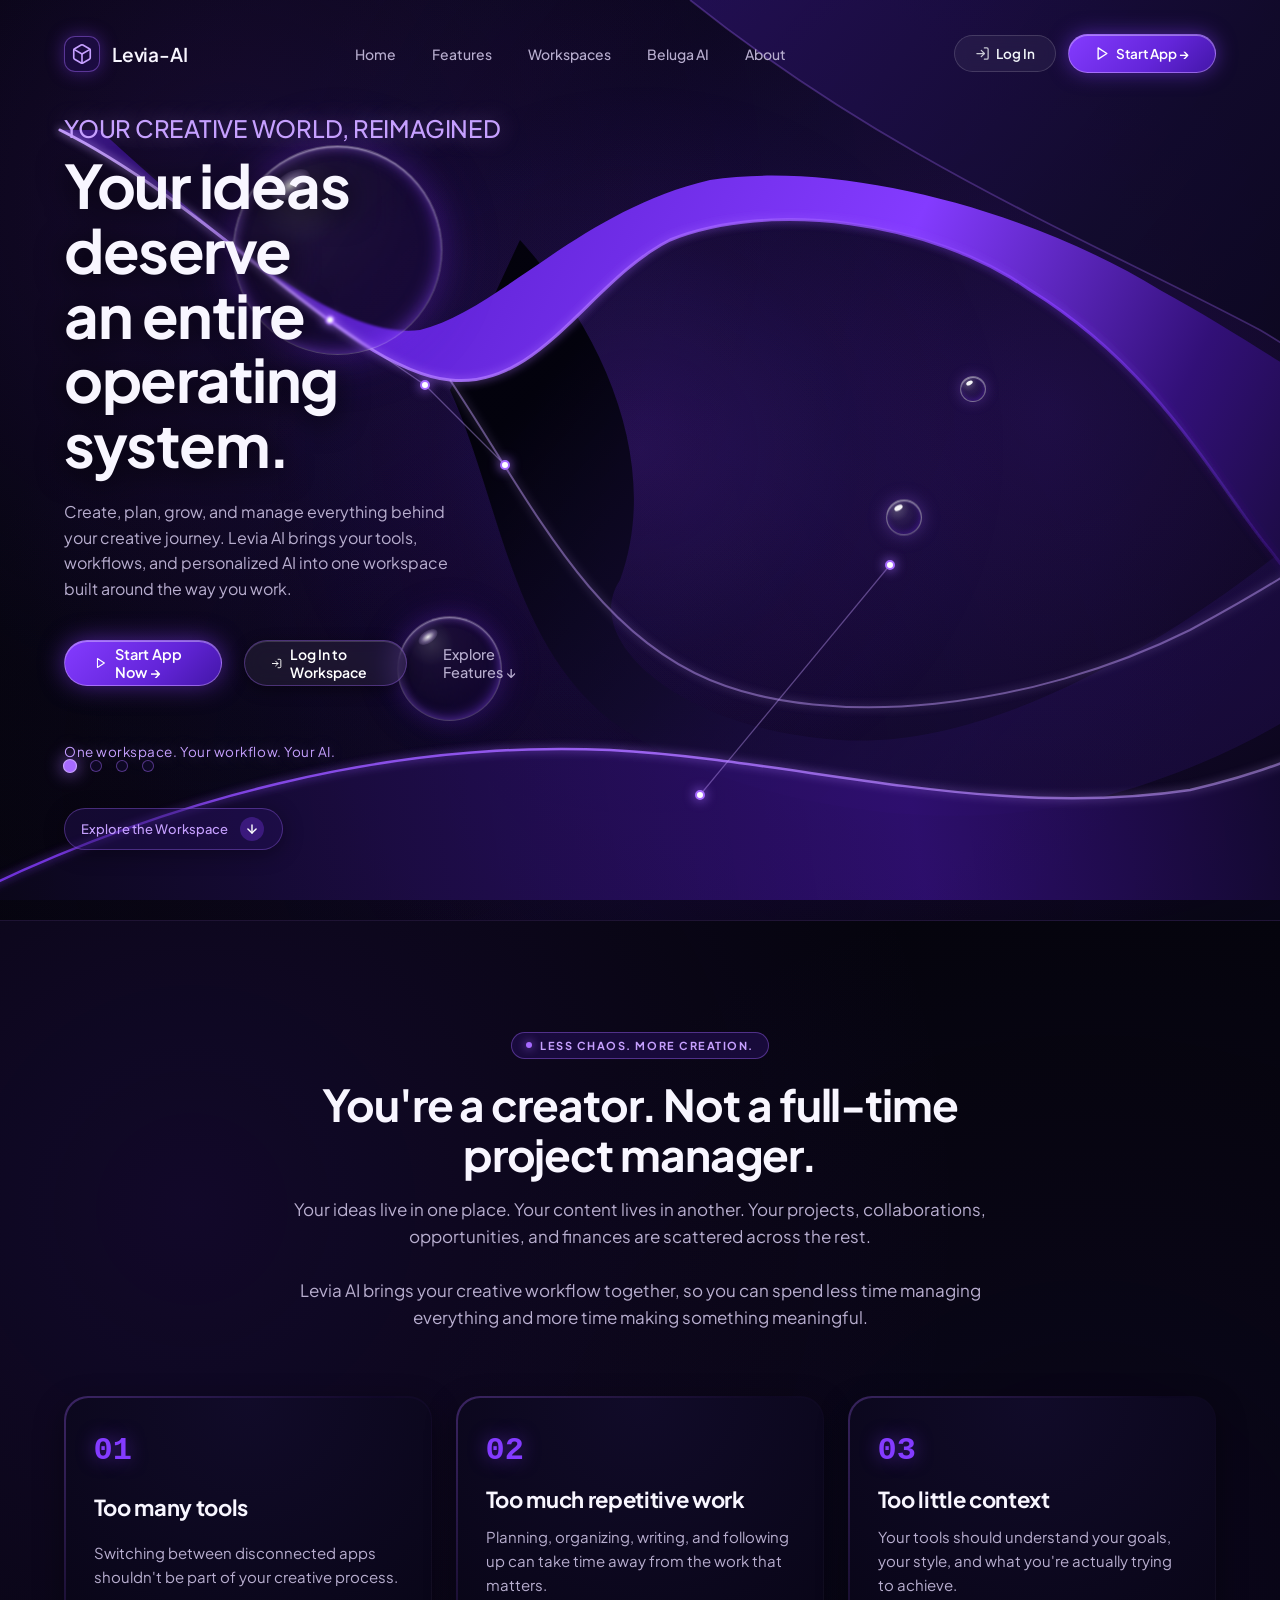
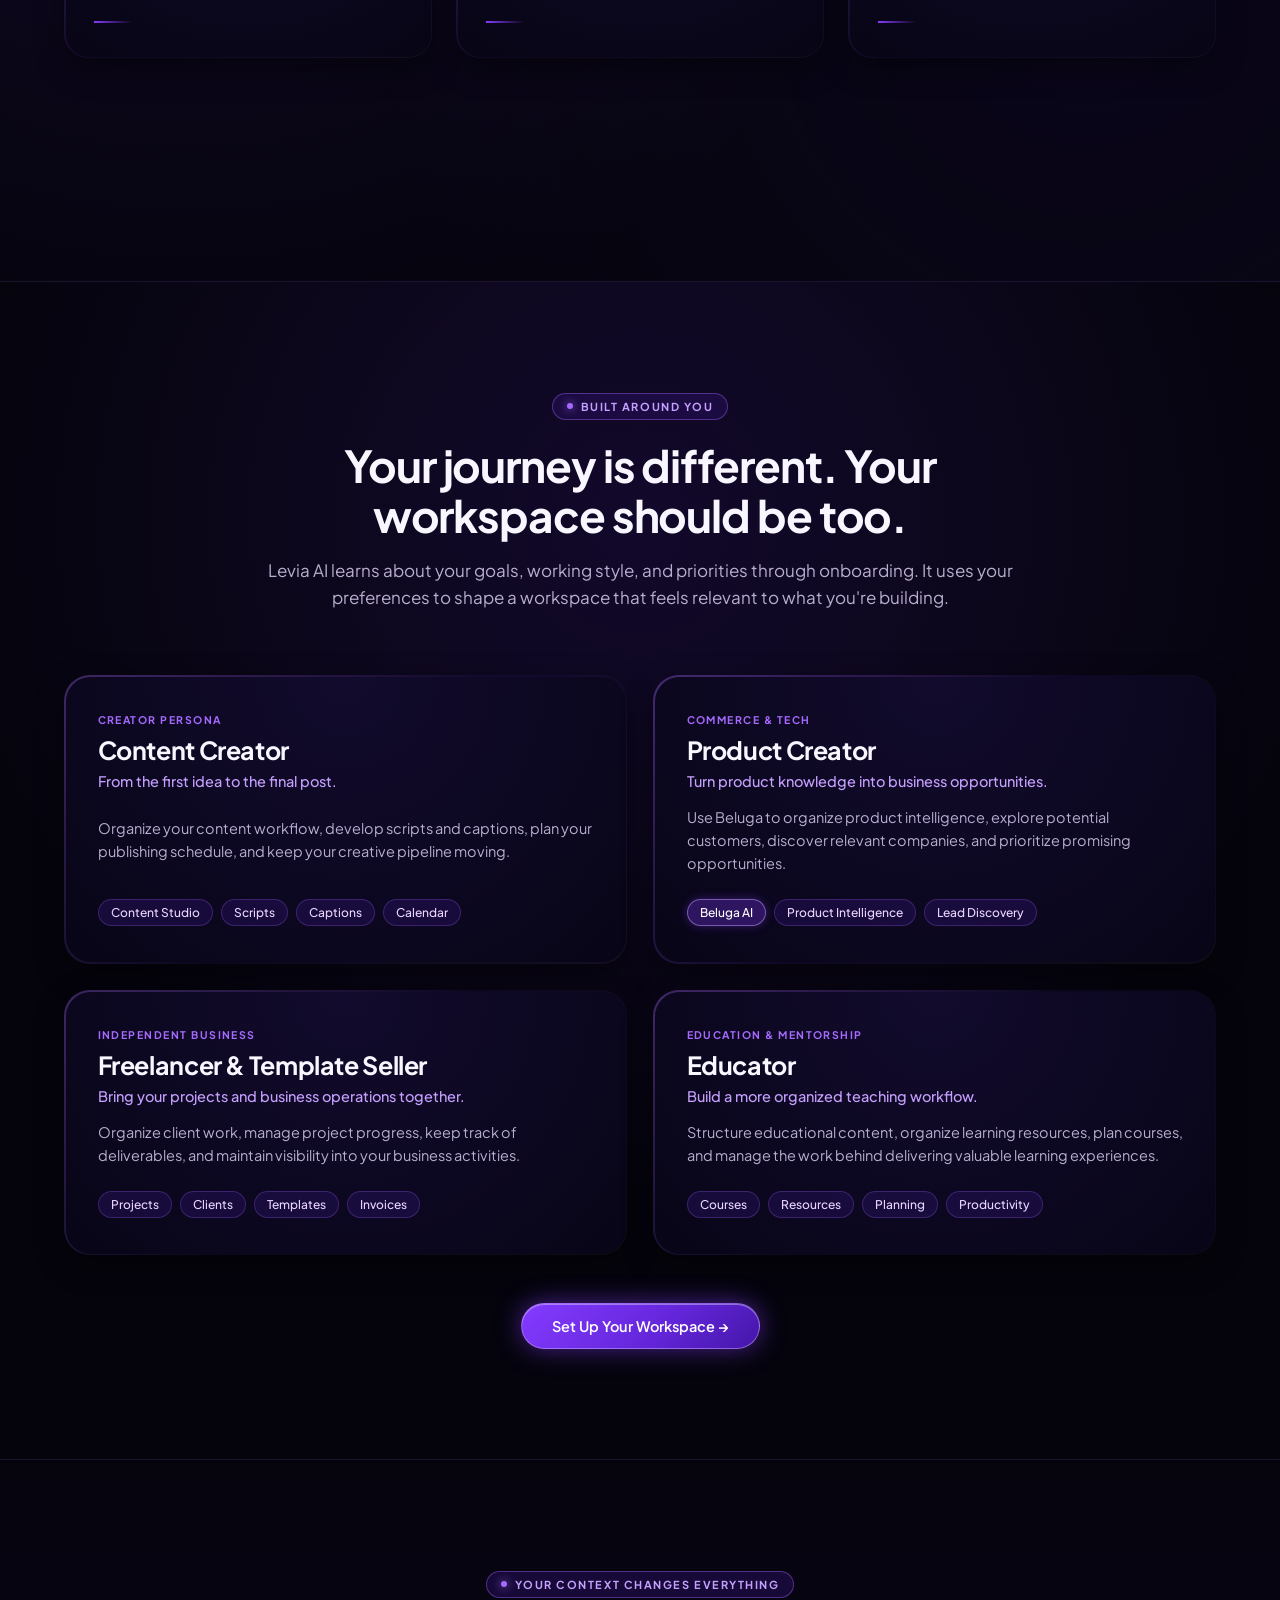
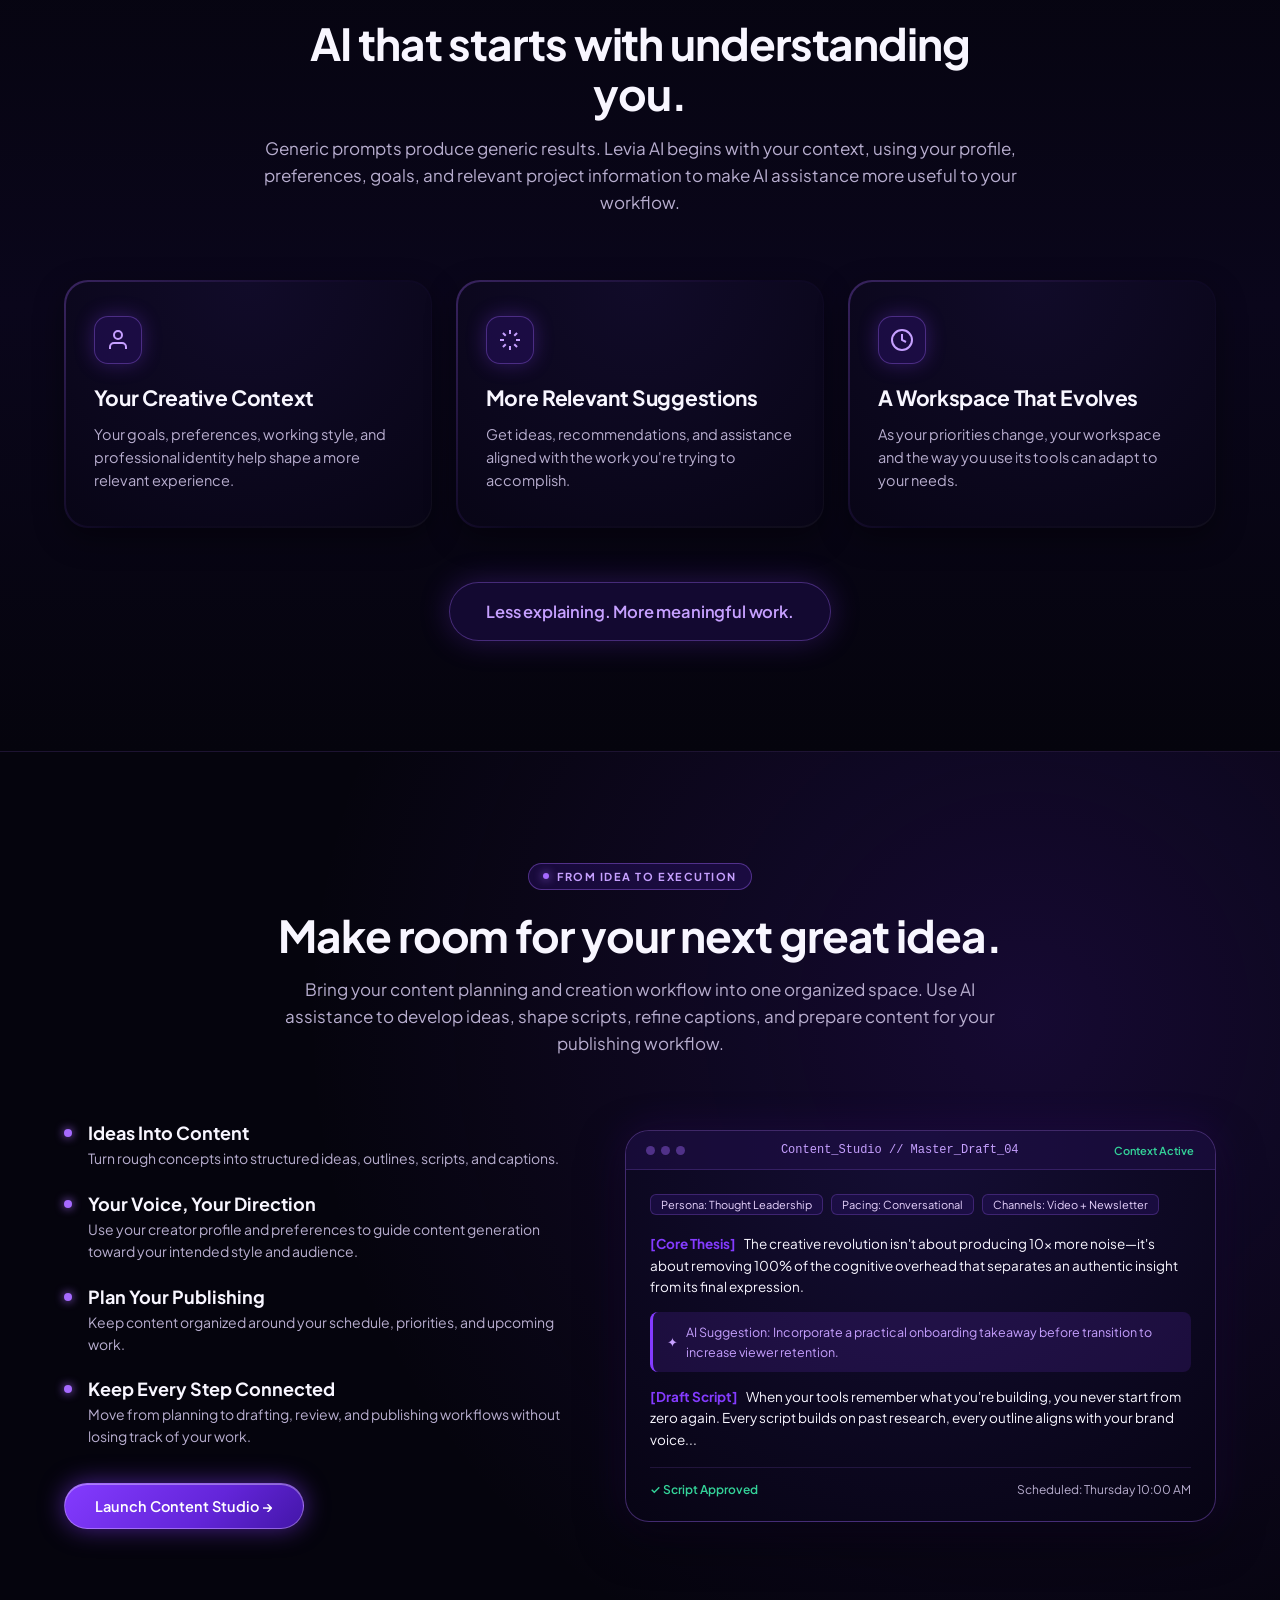
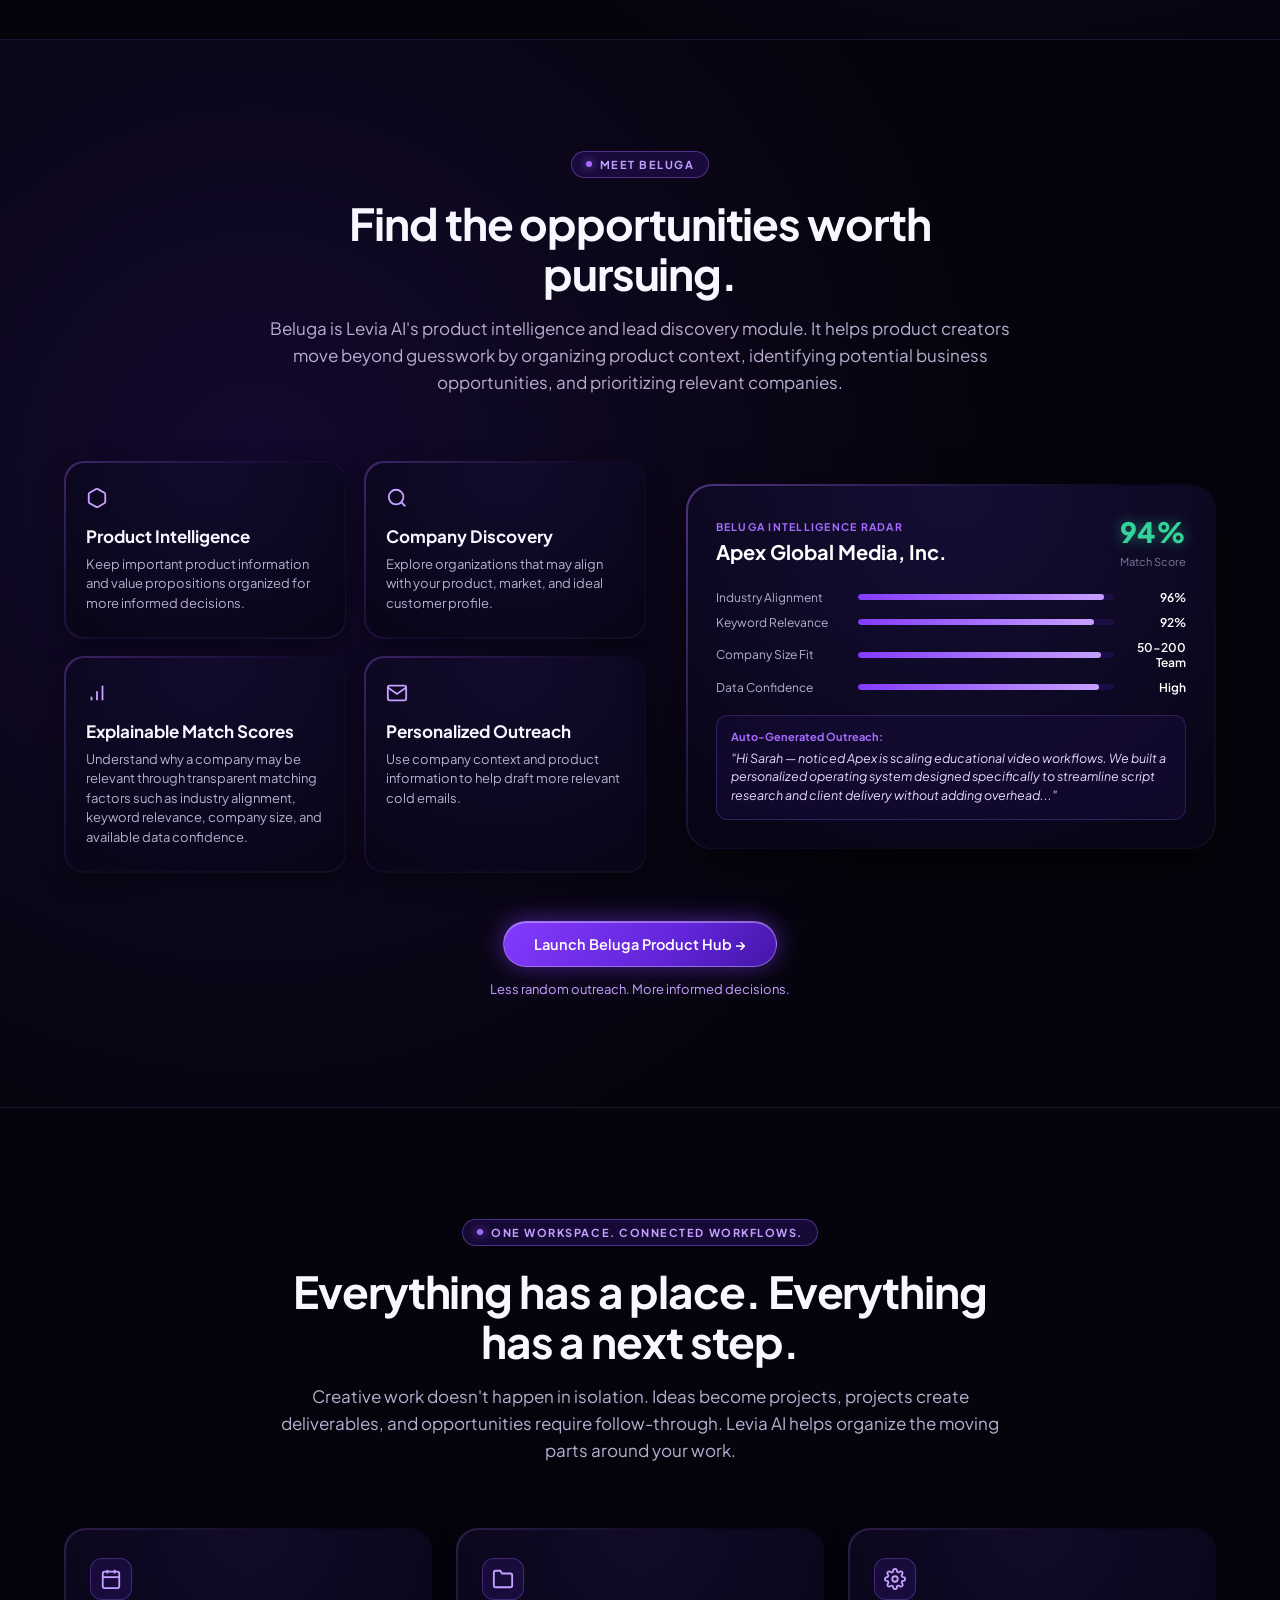
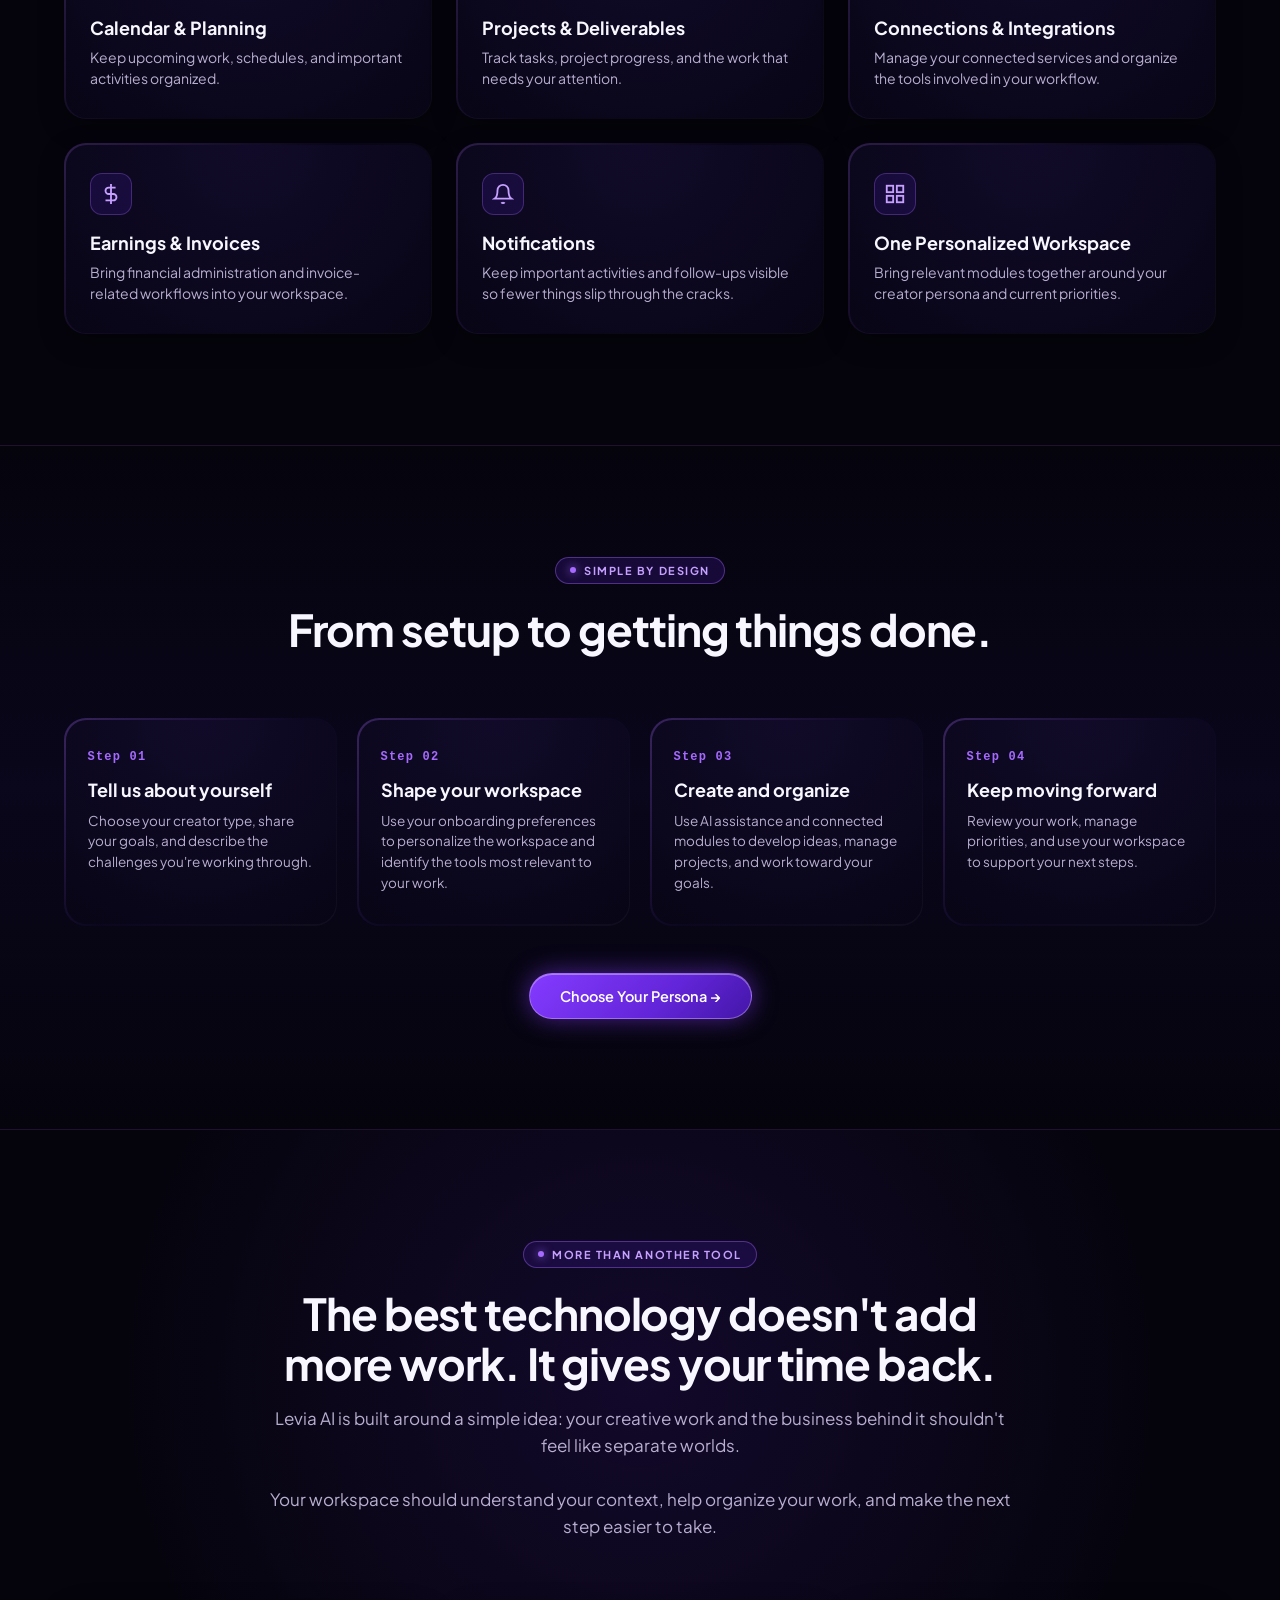
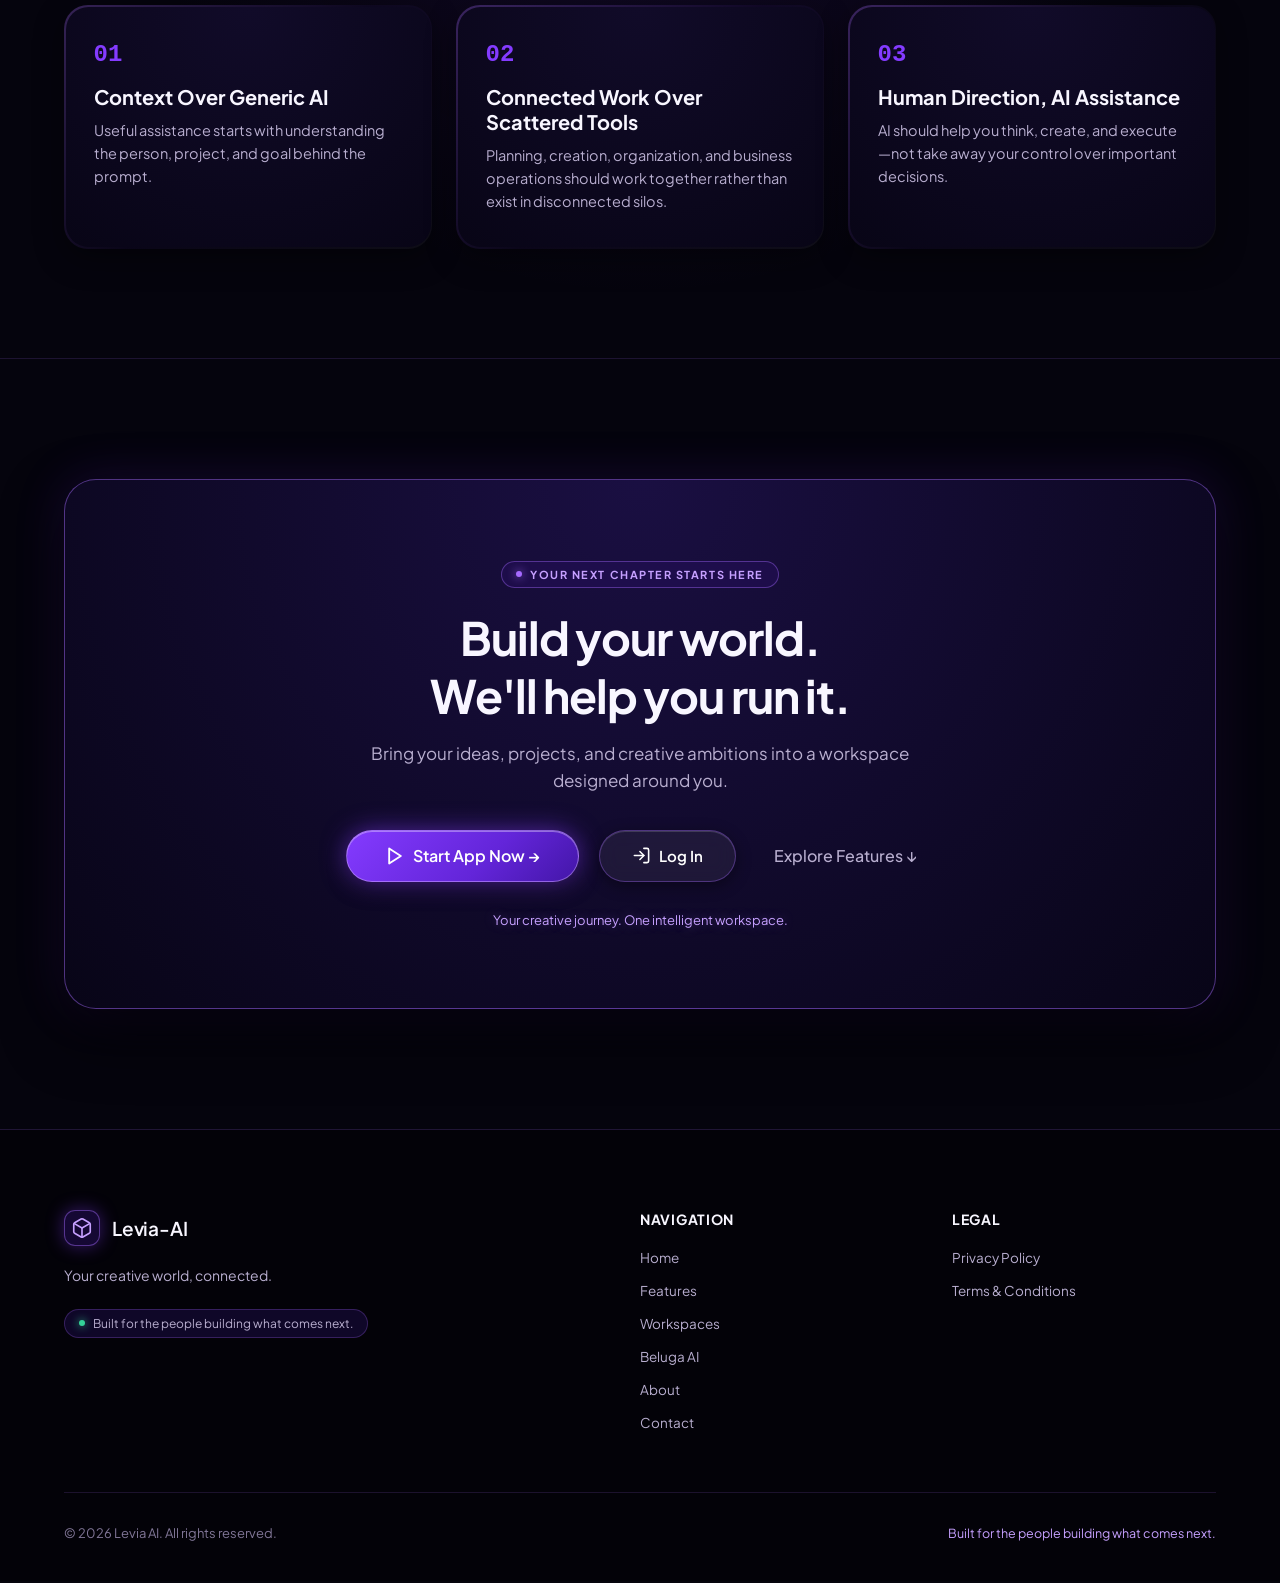
==== commit dc4a0f4d: "feat(brand): update platform and workspace branding to Levia-AI across all dashboards and loaders" ====
--- a/landpage/index.html
+++ b/landpage/index.html
@@ -3,7 +3,7 @@
 <head>
   <meta charset="UTF-8">
   <meta name="viewport" content="width=device-width, initial-scale=1.0">
-  <title>Levia AI — Your creativity. Your business. One intelligent workspace.</title>
+  <title>Levia-AI — Your creativity. Your business. One intelligent workspace.</title>
 
   <!-- Google Fonts: Plus Jakarta Sans & Inter -->
   <link rel="preconnect" href="https://fonts.googleapis.com">
@@ -149,7 +149,7 @@
           <circle class="back" cx="17" cy="17" r="14"></circle>
           <circle class="front" cx="17" cy="17" r="14"></circle>
         </svg>
-        <div class="text" data-text="Loading Levia AI..."></div>
+        <div class="text" data-text="Loading Levia-AI..."></div>
       </div>
     </div>
     <div class="skeleton-grid-preview">
@@ -344,7 +344,7 @@
               <line x1="12" y1="22.08" x2="12" y2="12"></line>
             </svg>
           </div>
-          <span class="brand-title">Levia AI</span>
+          <span class="brand-title">Levia-AI</span>
         </a>
 
         <!-- Center: Horizontal Navigation Links -->
@@ -360,11 +360,11 @@
 
         <!-- Right: Primary Navigation CTA Button -->
         <div class="nav-actions-right">
-          <a href="../signin.html" data-route="signin.html" class="nav-login-btn" title="Sign In to your CreatorOS account">
+          <a href="../signin.html" data-route="signin.html" class="nav-login-btn" title="Sign In to your Levia-AI account">
             <svg width="15" height="15" viewBox="0 0 24 24" fill="none" stroke="currentColor" stroke-width="2" stroke-linecap="round" stroke-linejoin="round" style="margin-right:6px;opacity:0.8"><path d="M15 3h4a2 2 0 0 1 2 2v14a2 2 0 0 1-2 2h-4"></path><polyline points="10 17 15 12 10 7"></polyline><line x1="15" y1="12" x2="3" y2="12"></line></svg>
             <span>Log In</span>
           </a>
-          <a href="../index.html" data-route="index.html" class="nav-cta-btn nav-start-app-btn" title="Launch CreatorOS Workspace">
+          <a href="../index.html" data-route="index.html" class="nav-cta-btn nav-start-app-btn" title="Launch Levia-AI Workspace">
             <svg width="15" height="15" viewBox="0 0 24 24" fill="none" stroke="currentColor" stroke-width="2.2" stroke-linecap="round" stroke-linejoin="round" style="margin-right:6px"><polygon points="5 3 19 12 5 21 5 3"></polygon></svg>
             <span>Start App &rarr;</span>
           </a>
@@ -396,14 +396,14 @@
 
         <!-- CTA Buttons Row -->
         <div class="hero-cta-group">
-          <a href="../index.html" data-route="index.html" class="btn-primary-pill btn-start-app" title="Launch CreatorOS Application">
+          <a href="../index.html" data-route="index.html" class="btn-primary-pill btn-start-app" title="Launch Levia-AI Application">
             <svg width="18" height="18" viewBox="0 0 24 24" fill="none" stroke="currentColor" stroke-width="2.2" stroke-linecap="round" stroke-linejoin="round">
               <polygon points="5 3 19 12 5 21 5 3"></polygon>
             </svg>
             <span>Start App Now &rarr;</span>
           </a>
           
-          <a href="../signin.html" data-route="signin.html" class="btn-secondary-pill btn-login" title="Sign In to CreatorOS">
+          <a href="../signin.html" data-route="signin.html" class="btn-secondary-pill btn-login" title="Sign In to Levia-AI">
             <svg width="17" height="17" viewBox="0 0 24 24" fill="none" stroke="currentColor" stroke-width="2" stroke-linecap="round" stroke-linejoin="round">
               <path d="M15 3h4a2 2 0 0 1 2 2v14a2 2 0 0 1-2 2h-4"></path>
               <polyline points="10 17 15 12 10 7"></polyline>
@@ -1207,7 +1207,7 @@
         
         <div class="final-cta-actions">
           <div class="cta-buttons-row">
-            <a href="../index.html" data-route="index.html" class="btn-primary-pill large" title="Launch CreatorOS Workspace">
+            <a href="../index.html" data-route="index.html" class="btn-primary-pill large" title="Launch Levia-AI Workspace">
               <svg width="20" height="20" viewBox="0 0 24 24" fill="none" stroke="currentColor" stroke-width="2.2" stroke-linecap="round" stroke-linejoin="round">
                 <polygon points="5 3 19 12 5 21 5 3"></polygon>
               </svg>
@@ -1249,7 +1249,7 @@
                 <line x1="12" y1="22.08" x2="12" y2="12"></line>
               </svg>
             </div>
-            <span class="brand-title">Levia AI</span>
+            <span class="brand-title">Levia-AI</span>
           </a>
           <p class="footer-mission">
             Your creative world, connected.
